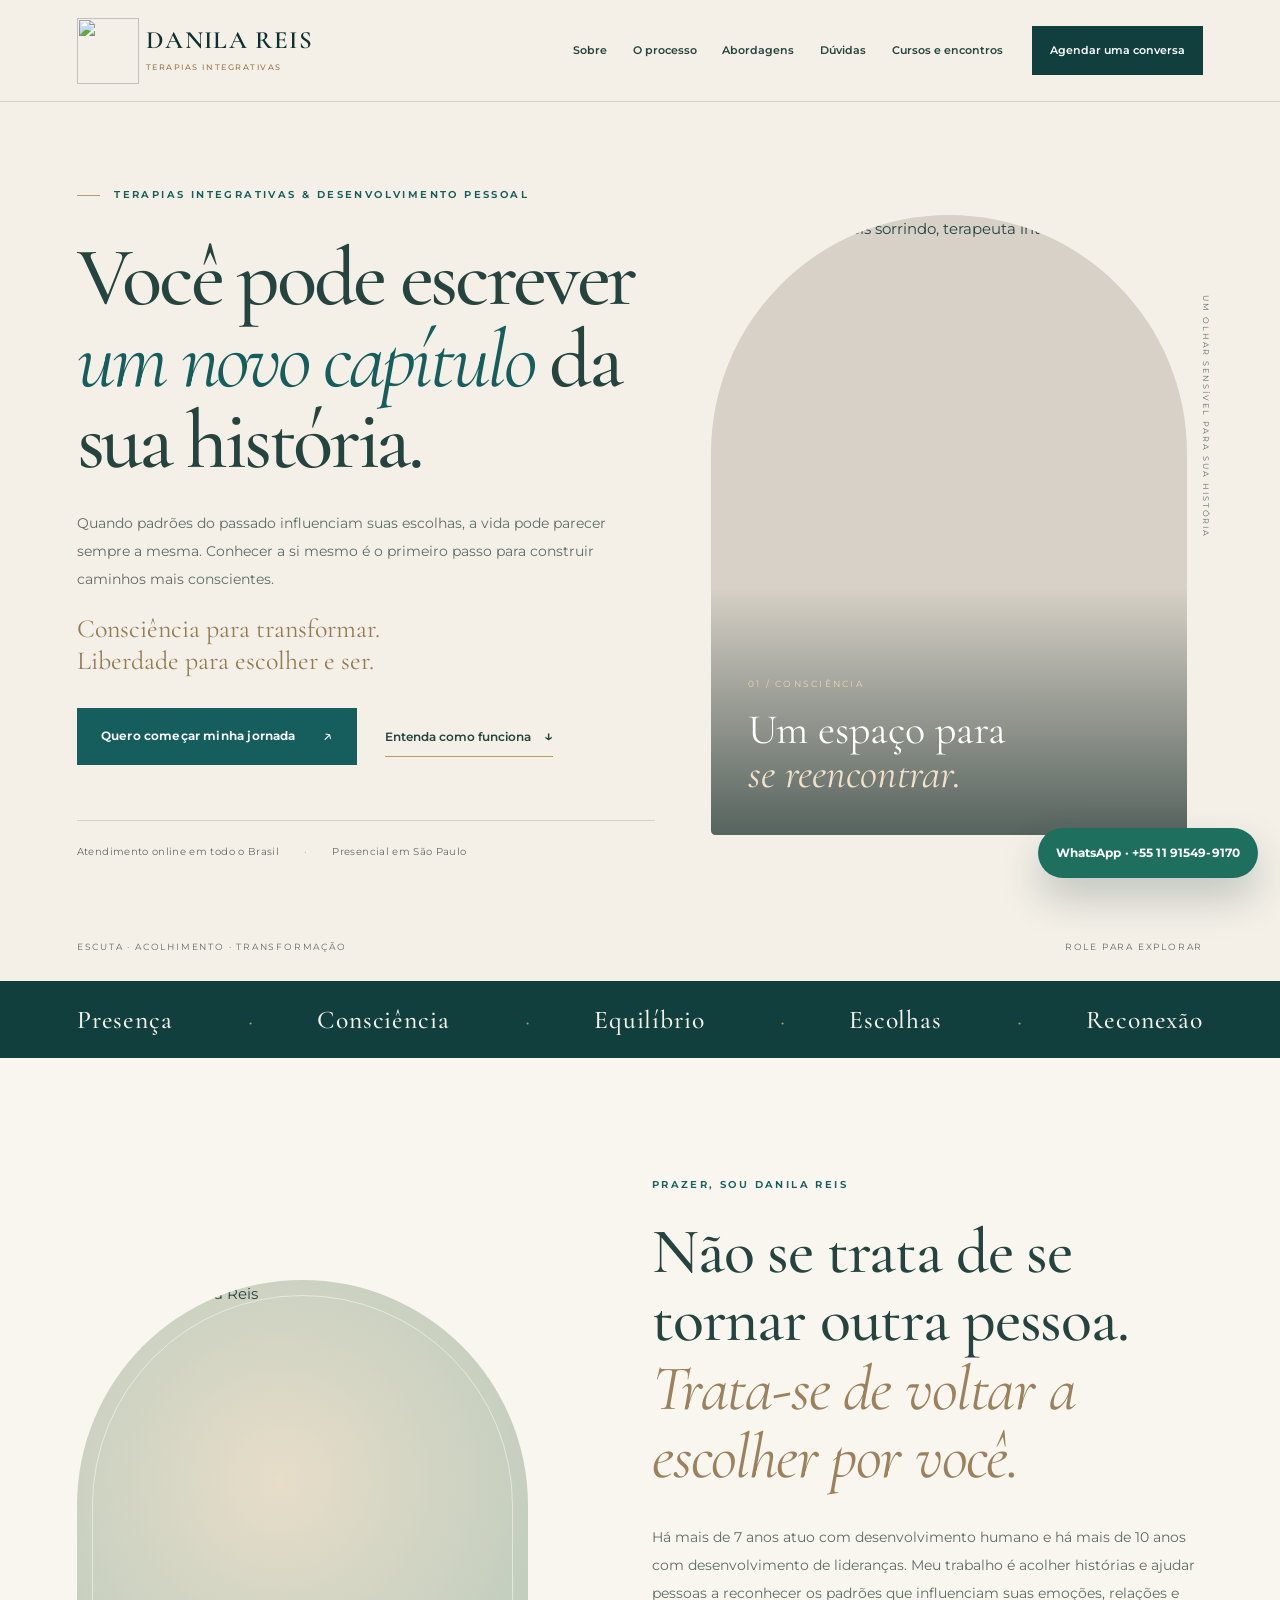
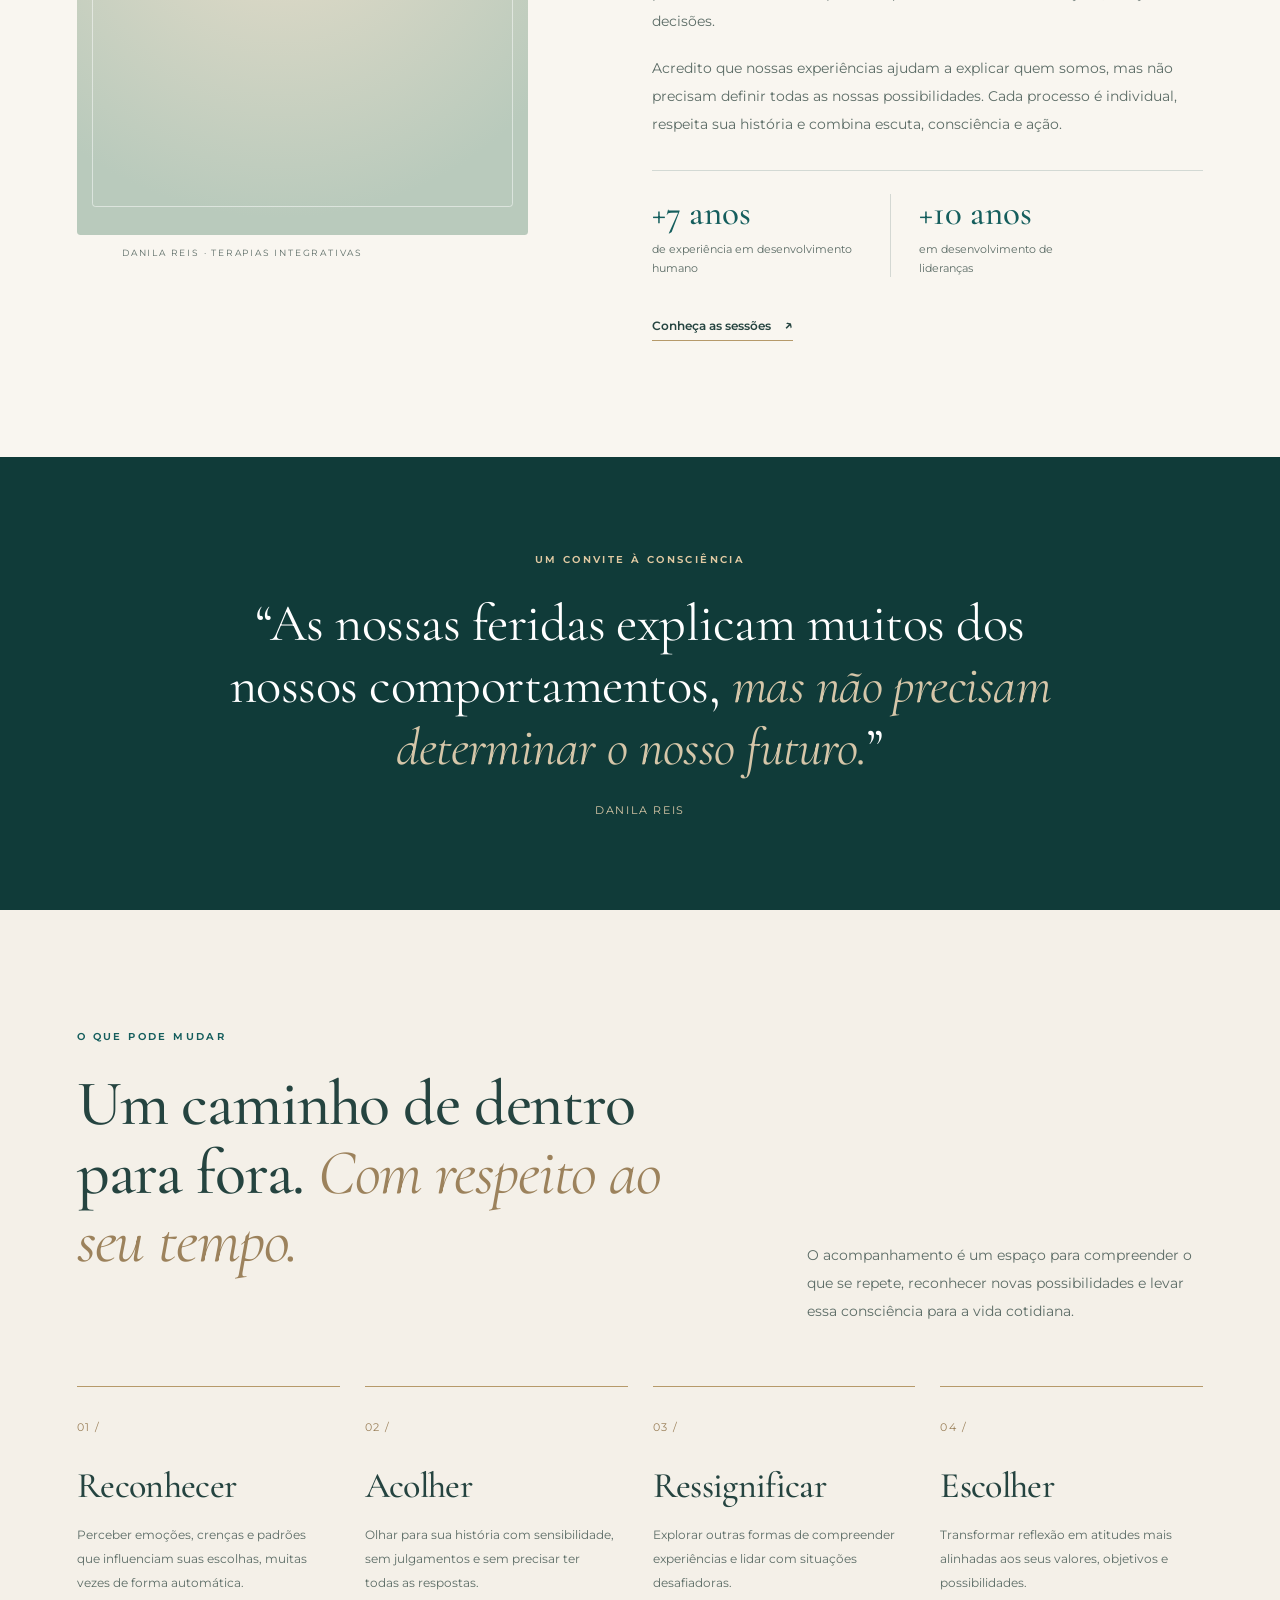
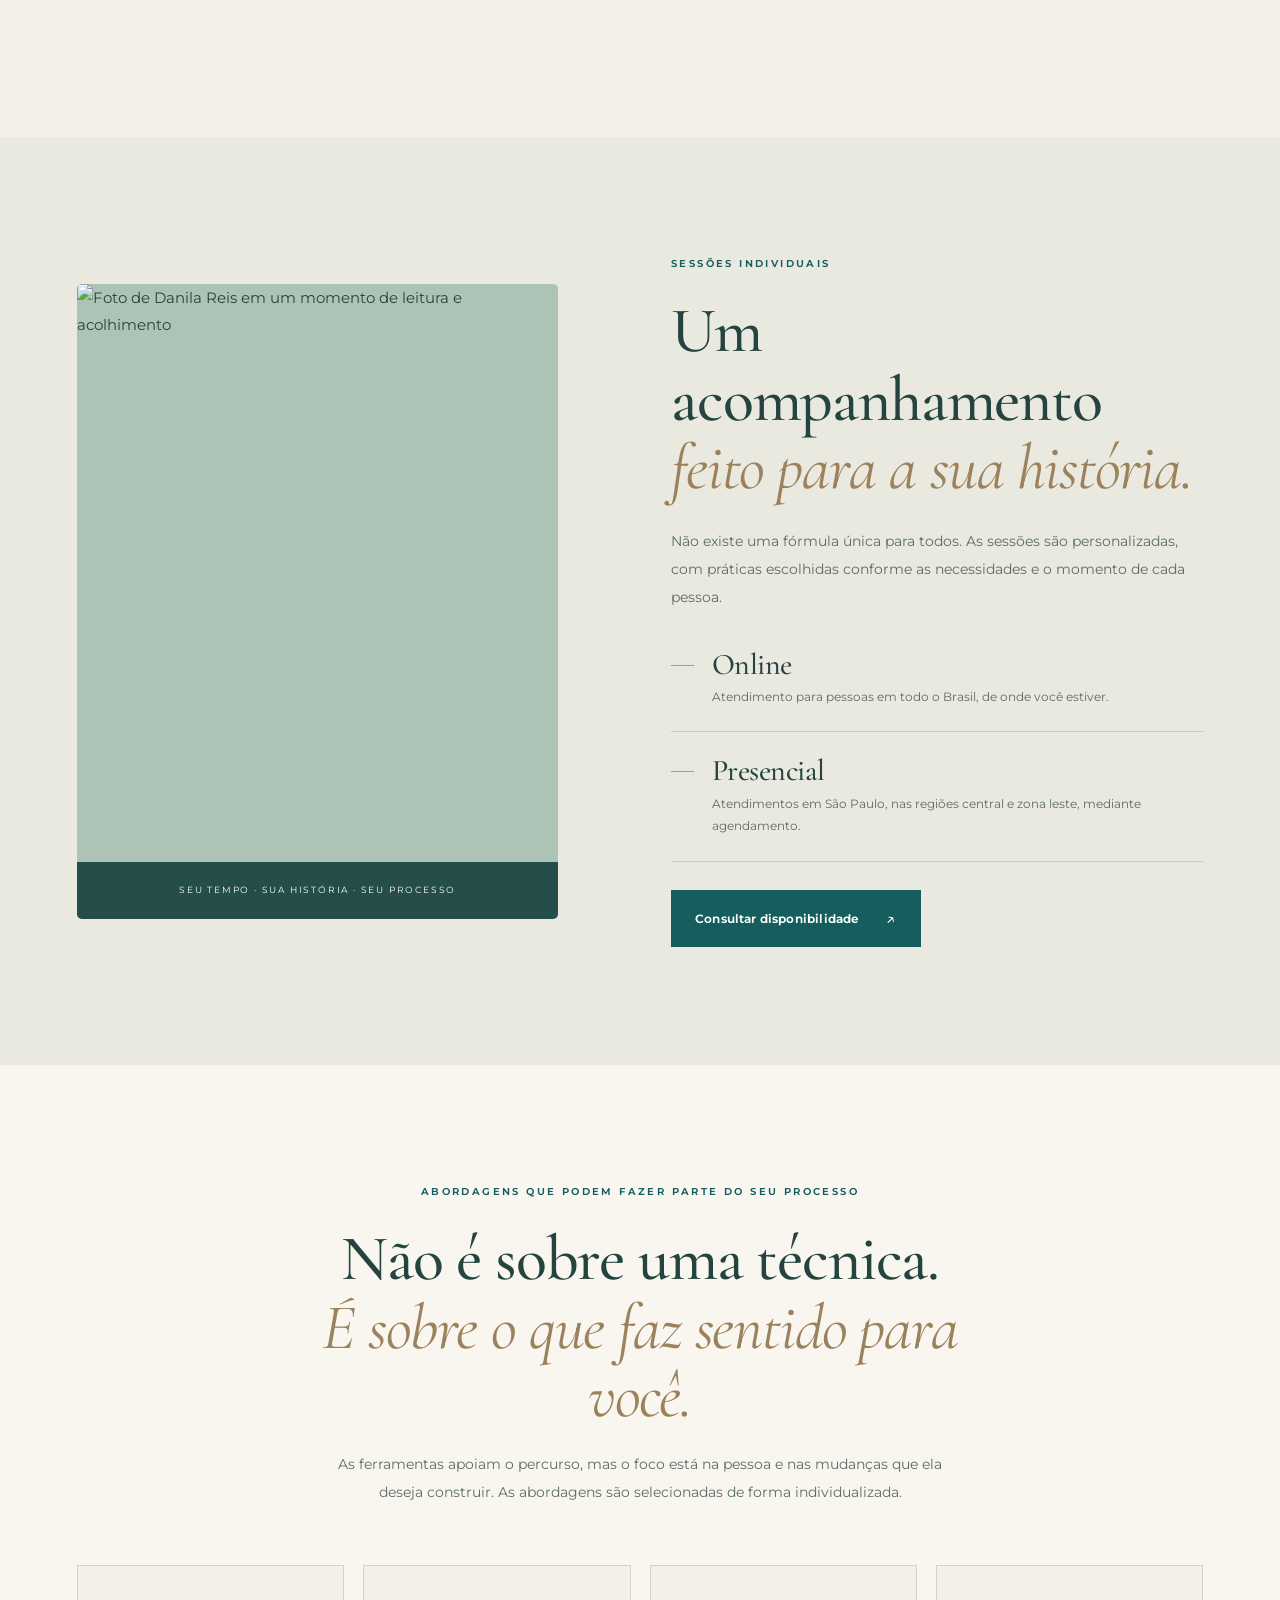
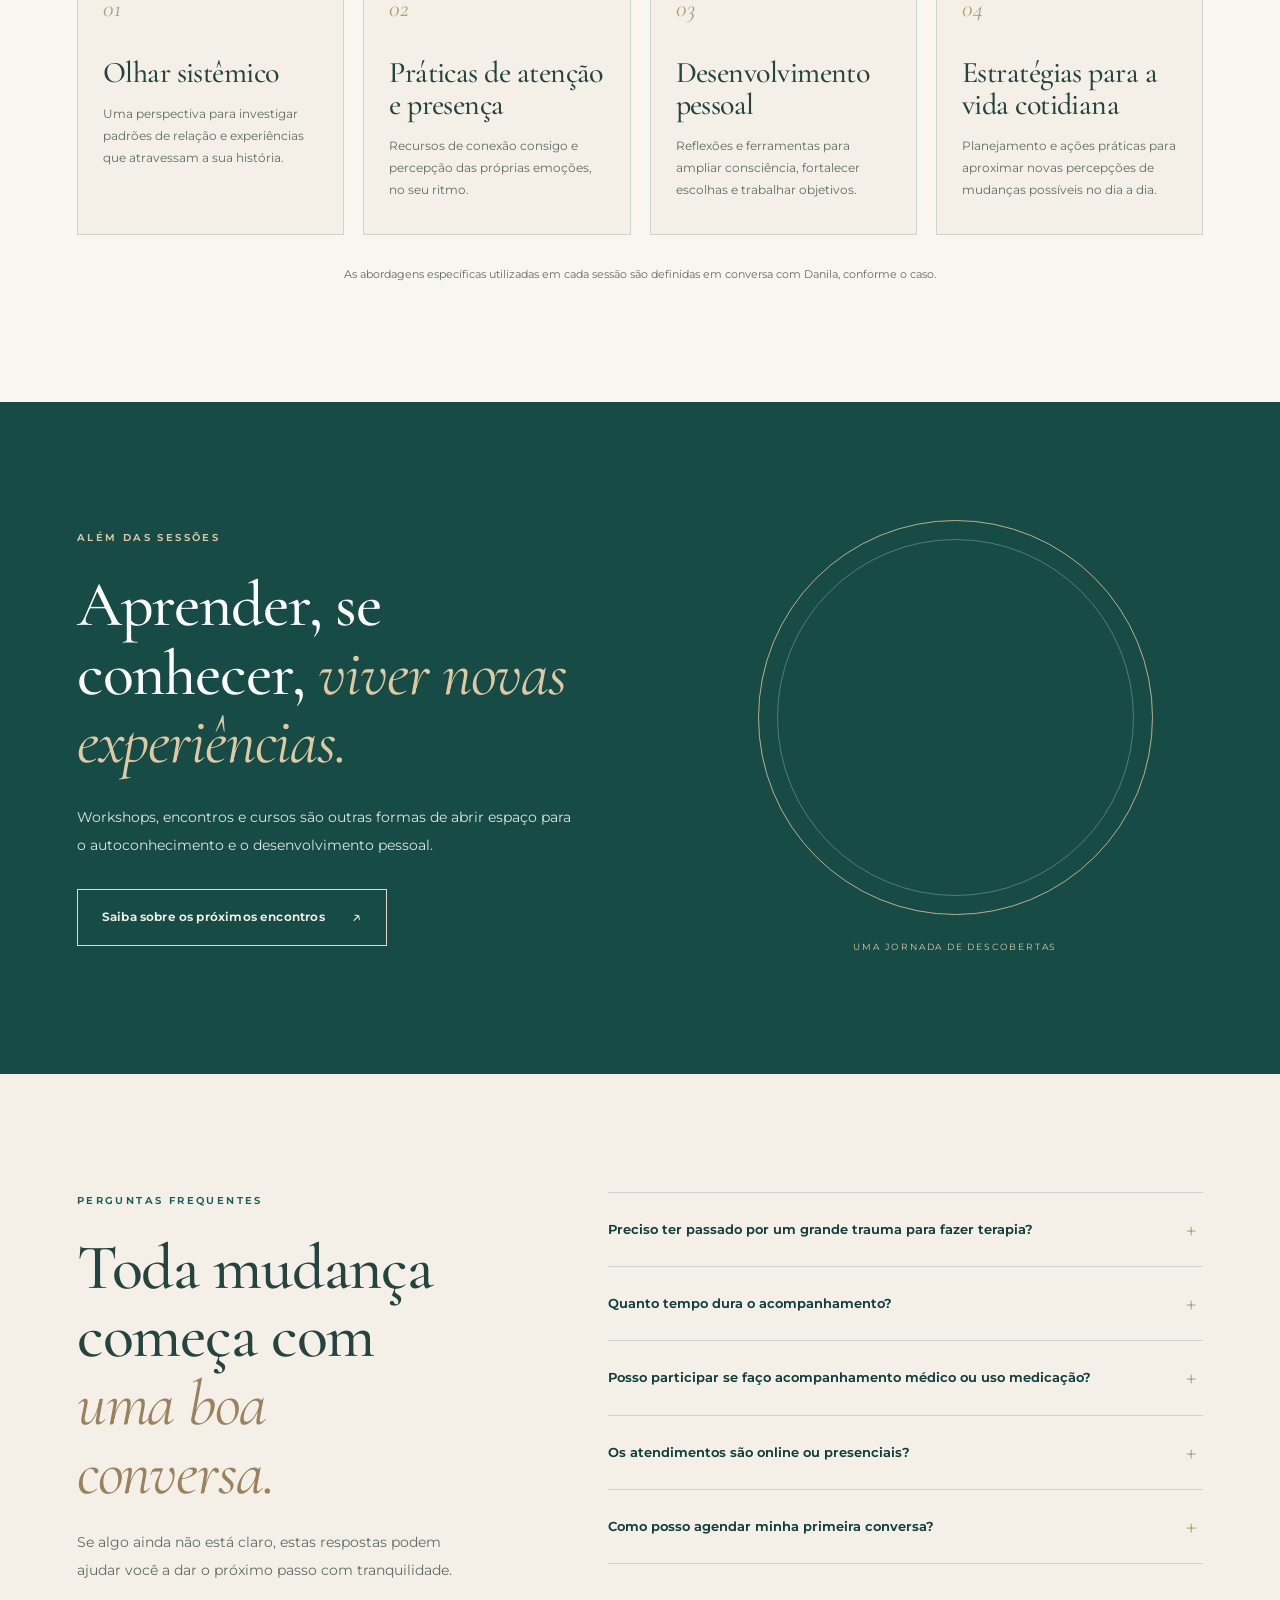
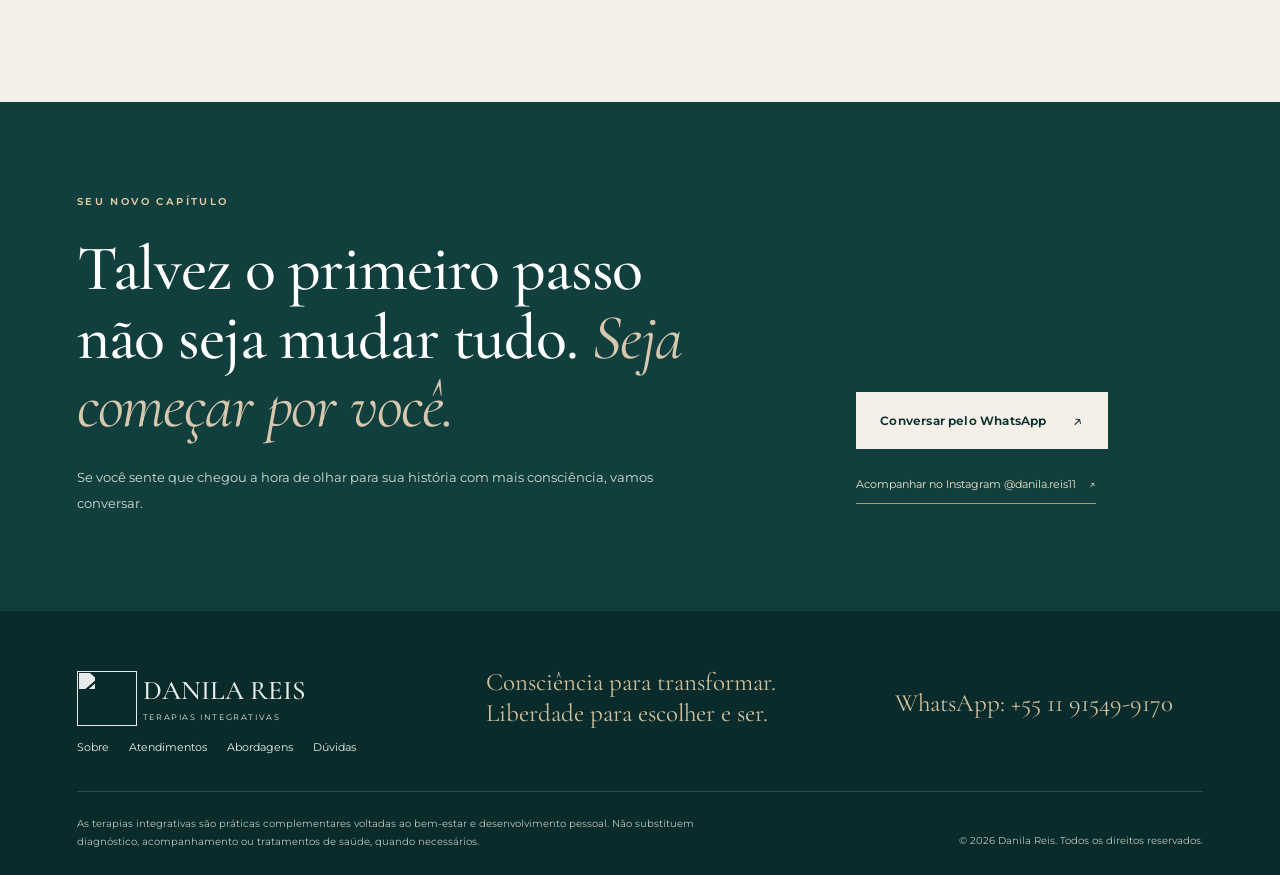
==== index.html @ a8fc989e "Add files via upload" ====
<!DOCTYPE html>
<html lang="pt-BR">
<head>
  <meta charset="UTF-8">
  <meta name="viewport" content="width=device-width, initial-scale=1.0">
  <meta name="theme-color" content="#113f3d">
  <meta name="description" content="Danila Reis — Terapias Integrativas e desenvolvimento pessoal. Um espaço para compreender padrões, cultivar escolhas conscientes e construir novos caminhos. Atendimento online no Brasil e presencial em São Paulo.">
  <meta property="og:type" content="website">
  <meta property="og:title" content="Danila Reis | Terapias Integrativas">
  <meta property="og:description" content="Consciência para transformar. Liberdade para escolher e ser.">
  <meta property="og:image" content="assets/logo-oficial.png">
  <title>Danila Reis | Terapias Integrativas e Desenvolvimento Pessoal</title>
  <link rel="icon" href="assets/simbolo-oficial.png" type="image/png">
  <link rel="preconnect" href="https://fonts.googleapis.com">
  <link rel="preconnect" href="https://fonts.gstatic.com" crossorigin>
  <link href="https://fonts.googleapis.com/css2?family=Cormorant+Garamond:ital,wght@0,400;0,500;0,600;1,400;1,500&family=Montserrat:wght@400;450;500;600;650;700&display=swap" rel="stylesheet">
  <link rel="stylesheet" href="style.css">
  <script src="script.js" defer></script>
</head>
<body>
  <a class="skip-link" href="#conteudo">Ir para o conteúdo</a>
  <header class="site-header" id="topo">
    <div class="shell header-inner">
      <a class="header-brand" href="#inicio" aria-label="Danila Reis, voltar ao início">
        <img src="assets/simbolo-oficial.png" alt="" width="78" height="55">
        <span class="brand-type"><span>DANILA REIS</span><small>TERAPIAS INTEGRATIVAS</small></span>
      </a>
      <button class="menu-toggle" type="button" aria-controls="menu-principal" aria-expanded="false" aria-label="Abrir menu"><span></span><span></span><span></span></button>
      <nav class="site-nav" id="menu-principal" aria-label="Navegação principal">
        <a href="#sobre">Sobre</a>
        <a href="#transformacao">O processo</a>
        <a href="#abordagens">Abordagens</a>
        <a href="#duvidas">Dúvidas</a>
        <a href="#encontros">Cursos e encontros</a>
        <a class="nav-cta js-track" data-track="cta_header_agendar" href="https://wa.me/5511915499170?text=Ol%C3%A1%2C%20Danila!%20Conheci%20seu%20site%20e%20gostaria%20de%20saber%20mais%20sobre%20as%20sess%C3%B5es." target="_blank" rel="noopener noreferrer">Agendar uma conversa</a>
      </nav>
    </div>
  </header>
  <main id="conteudo">
    <section class="hero" id="inicio" aria-labelledby="titulo-principal">
      <div class="shell hero-layout">
        <div class="hero-content">
          <p class="eyebrow hero-eyebrow"><span class="line"></span> TERAPIAS INTEGRATIVAS & DESENVOLVIMENTO PESSOAL</p>
          <h1 id="titulo-principal">Você pode escrever <em>um novo capítulo</em> da sua história.</h1>
          <p class="hero-lead">Quando padrões do passado influenciam suas escolhas, a vida pode parecer sempre a mesma. Conhecer a si mesmo é o primeiro passo para construir caminhos mais conscientes.</p>
          <p class="brand-statement">Consciência para transformar.<br>Liberdade para escolher e ser.</p>
          <div class="hero-actions">
            <a class="btn btn-primary js-track" data-track="cta_hero_whatsapp" href="https://wa.me/5511915499170?text=Ol%C3%A1%2C%20Danila!%20Conheci%20seu%20site%20e%20gostaria%20de%20agendar%20uma%20conversa." target="_blank" rel="noopener noreferrer">Quero começar minha jornada <span aria-hidden="true">↗</span></a>
            <a class="underlink" href="#transformacao">Entenda como funciona <span aria-hidden="true">↓</span></a>
          </div>
          <div class="hero-meta"><span>Atendimento online em todo o Brasil</span><span>Presencial em São Paulo</span></div>
        </div>
        <div class="hero-visual">
          <div class="hero-photo"><img src="assets/hero_danila.webp" alt="Foto de Danila Reis sorrindo, terapeuta integrativa" loading="eager" fetchpriority="high"></div>
          <div class="vertical-caption">UM OLHAR SENSÍVEL PARA SUA HISTÓRIA</div>
          <div class="photo-caption"><span>01 / CONSCIÊNCIA</span><strong>Um espaço para<br><em>se reencontrar.</em></strong></div>
        </div>
      </div>
      <div class="hero-scroll shell"><span>ESCUTA · ACOLHIMENTO · TRANSFORMAÇÃO</span><span>ROLE PARA EXPLORAR</span></div>
    </section>

    <div class="brand-ribbon" aria-label="Valores da marca"><div class="shell"><span>Presença</span><span>Consciência</span><span>Equilíbrio</span><span>Escolhas</span><span>Reconexão</span></div></div>

    <section class="intro-section section-pad" id="sobre">
      <div class="shell intro-layout">
        <div class="intro-art" aria-hidden="true"><div class="intro-art-frame"><img src="assets/sobre_danila.webp" alt="Retrato de Danila Reis"></div><span class="art-side-text">DANILA REIS · TERAPIAS INTEGRATIVAS</span></div>
        <div class="intro-copy">
          <p class="eyebrow">PRAZER, SOU DANILA REIS</p>
          <h2>Não se trata de se tornar outra pessoa. <em>Trata-se de voltar a escolher por você.</em></h2>
          <p>Há mais de 7 anos atuo com desenvolvimento humano e há mais de 10 anos com desenvolvimento de lideranças. Meu trabalho é acolher histórias e ajudar pessoas a reconhecer os padrões que influenciam suas emoções, relações e decisões.</p>
          <p>Acredito que nossas experiências ajudam a explicar quem somos, mas não precisam definir todas as nossas possibilidades. Cada processo é individual, respeita sua história e combina escuta, consciência e ação.</p>
          <div class="intro-facts"><div><b>+7 anos</b><span>de experiência em desenvolvimento humano</span></div><div><b>+10 anos</b><span>em desenvolvimento de lideranças</span></div></div>
          <a class="underlink prominent" href="#atendimento">Conheça as sessões <span aria-hidden="true">↗</span></a>
        </div>
      </div>
    </section>

    <section class="quote-section" aria-label="Filosofia de trabalho"><div class="shell quote-wrap"><p class="eyebrow light">UM CONVITE À CONSCIÊNCIA</p><blockquote>“As nossas feridas explicam muitos dos nossos comportamentos, <em>mas não precisam determinar o nosso futuro.</em>”</blockquote><p>Danila Reis</p></div></section>

    <section class="transformation section-pad" id="transformacao">
      <div class="shell">
        <div class="section-heading split-heading"><div><p class="eyebrow">O QUE PODE MUDAR</p><h2>Um caminho de dentro para fora. <em>Com respeito ao seu tempo.</em></h2></div><p>O acompanhamento é um espaço para compreender o que se repete, reconhecer novas possibilidades e levar essa consciência para a vida cotidiana.</p></div>
        <div class="journey-grid">
          <article class="journey-card"><span class="step-num">01 /</span><h3>Reconhecer</h3><p>Perceber emoções, crenças e padrões que influenciam suas escolhas, muitas vezes de forma automática.</p></article>
          <article class="journey-card"><span class="step-num">02 /</span><h3>Acolher</h3><p>Olhar para sua história com sensibilidade, sem julgamentos e sem precisar ter todas as respostas.</p></article>
          <article class="journey-card"><span class="step-num">03 /</span><h3>Ressignificar</h3><p>Explorar outras formas de compreender experiências e lidar com situações desafiadoras.</p></article>
          <article class="journey-card"><span class="step-num">04 /</span><h3>Escolher</h3><p>Transformar reflexão em atitudes mais alinhadas aos seus valores, objetivos e possibilidades.</p></article>
        </div>
      </div>
    </section>

    <section class="sessions section-pad" id="atendimento">
      <div class="shell sessions-layout">
        <div class="sessions-photo"><img src="assets/sessao_danila.webp" loading="eager" alt="Foto de Danila Reis em um momento de leitura e acolhimento"><div class="sessions-photo-tag">SEU TEMPO · SUA HISTÓRIA · SEU PROCESSO</div></div>
        <div class="sessions-content"><p class="eyebrow">SESSÕES INDIVIDUAIS</p><h2>Um acompanhamento <em>feito para a sua história.</em></h2><p>Não existe uma fórmula única para todos. As sessões são personalizadas, com práticas escolhidas conforme as necessidades e o momento de cada pessoa.</p>
          <div class="session-mode"><span class="session-line"></span><div><h3>Online</h3><p>Atendimento para pessoas em todo o Brasil, de onde você estiver.</p></div></div>
          <div class="session-mode"><span class="session-line"></span><div><h3>Presencial</h3><p>Atendimentos em São Paulo, nas regiões central e zona leste, mediante agendamento.</p></div></div>
          <a class="btn btn-primary js-track" data-track="cta_sessoes_whatsapp" href="https://wa.me/5511915499170?text=Ol%C3%A1%2C%20Danila!%20Gostaria%20de%20saber%20como%20funcionam%20as%20sess%C3%B5es%20individuais." target="_blank" rel="noopener noreferrer">Consultar disponibilidade <span aria-hidden="true">↗</span></a>
        </div>
      </div>
    </section>

    <section class="approaches section-pad" id="abordagens"><div class="shell"><div class="section-heading centered"><p class="eyebrow">ABORDAGENS QUE PODEM FAZER PARTE DO SEU PROCESSO</p><h2>Não é sobre uma técnica.<br><em>É sobre o que faz sentido para você.</em></h2><p>As ferramentas apoiam o percurso, mas o foco está na pessoa e nas mudanças que ela deseja construir. As abordagens são selecionadas de forma individualizada.</p></div>
      <div class="approaches-grid">
        <article><div class="approach-number">01</div><h3>Olhar sistêmico</h3><p>Uma perspectiva para investigar padrões de relação e experiências que atravessam a sua história.</p></article>
        <article><div class="approach-number">02</div><h3>Práticas de atenção e presença</h3><p>Recursos de conexão consigo e percepção das próprias emoções, no seu ritmo.</p></article>
        <article><div class="approach-number">03</div><h3>Desenvolvimento pessoal</h3><p>Reflexões e ferramentas para ampliar consciência, fortalecer escolhas e trabalhar objetivos.</p></article>
        <article><div class="approach-number">04</div><h3>Estratégias para a vida cotidiana</h3><p>Planejamento e ações práticas para aproximar novas percepções de mudanças possíveis no dia a dia.</p></article>
      </div><p class="approaches-note">As abordagens específicas utilizadas em cada sessão são definidas em conversa com Danila, conforme o caso.</p></div></section>

    <section class="encontros section-pad" id="encontros"><div class="shell encounters-layout"><div><p class="eyebrow light">ALÉM DAS SESSÕES</p><h2>Aprender, se conhecer, <em>viver novas experiências.</em></h2><p>Workshops, encontros e cursos são outras formas de abrir espaço para o autoconhecimento e o desenvolvimento pessoal.</p><a class="btn btn-light js-track" data-track="cta_cursos_whatsapp" href="https://wa.me/5511915499170?text=Ol%C3%A1%2C%20Danila!%20Gostaria%20de%20saber%20sobre%20seus%20cursos%20e%20pr%C3%B3ximos%20workshops." target="_blank" rel="noopener noreferrer">Saiba sobre os próximos encontros <span aria-hidden="true">↗</span></a></div><div class="encounters-graphic" aria-hidden="true"><div class="circle-ring"><img src="assets/simbolo-oficial.png" alt=""></div><span>UMA JORNADA DE DESCOBERTAS</span></div></div></section>

    <section class="faq section-pad" id="duvidas"><div class="shell faq-layout"><div class="faq-title"><p class="eyebrow">PERGUNTAS FREQUENTES</p><h2>Toda mudança começa com <em>uma boa conversa.</em></h2><p>Se algo ainda não está claro, estas respostas podem ajudar você a dar o próximo passo com tranquilidade.</p></div><div class="faq-list">
      <details><summary>Preciso ter passado por um grande trauma para fazer terapia?</summary><p>Não. Muitas experiências do cotidiano podem influenciar como percebemos a nós mesmos, reagimos a situações e nos relacionamos. Você não precisa ter vivido um acontecimento extremo para buscar autoconhecimento e apoio.</p></details>
      <details><summary>Quanto tempo dura o acompanhamento?</summary><p>Não existe um prazo único. Cada pessoa chega com uma história, necessidades e objetivos diferentes. O ritmo e a continuidade do processo são conversados individualmente.</p></details>
      <details><summary>Posso participar se faço acompanhamento médico ou uso medicação?</summary><p>Sim, desde que o acompanhamento seja entendido como complementar. As terapias integrativas não substituem consulta, diagnóstico ou tratamento médico ou psiquiátrico. Nunca suspenda ou altere medicamentos sem orientação do profissional responsável.</p></details>
      <details><summary>Os atendimentos são online ou presenciais?</summary><p>As sessões online estão disponíveis para todo o Brasil. O atendimento presencial acontece em São Paulo, nas regiões central e zona leste, conforme agenda e disponibilidade.</p></details>
      <details><summary>Como posso agendar minha primeira conversa?</summary><p>É simples: use um dos botões de WhatsApp do site para falar diretamente com Danila e receber orientações sobre disponibilidade e próximos passos.</p></details>
    </div></div></section>

    <section class="final-cta" id="contato"><div class="shell final-cta-layout"><div><p class="eyebrow light">SEU NOVO CAPÍTULO</p><h2>Talvez o primeiro passo não seja mudar tudo. <em>Seja começar por você.</em></h2><p>Se você sente que chegou a hora de olhar para sua história com mais consciência, vamos conversar.</p></div><div class="final-cta-actions"><a class="btn btn-cream js-track" data-track="cta_rodape_whatsapp" href="https://wa.me/5511915499170?text=Ol%C3%A1%2C%20Danila!%20Quero%20conhecer%20seu%20trabalho%20e%20agendar%20uma%20conversa." target="_blank" rel="noopener noreferrer">Conversar pelo WhatsApp <span aria-hidden="true">↗</span></a><a class="social-underline js-track" data-track="cta_instagram" href="https://www.instagram.com/danila.reis11/" target="_blank" rel="noopener noreferrer">Acompanhar no Instagram @danila.reis11 <span aria-hidden="true">↗</span></a></div></div></section>
  </main>
  <a class="floating-whatsapp js-track" data-track="cta_fixo_whatsapp" href="https://wa.me/5511915499170?text=Ol%C3%A1%2C%20Danila!%20Vim%20pelo%20seu%20site%20e%20gostaria%20de%20falar%20com%20voc%C3%AA." target="_blank" rel="noopener noreferrer" aria-label="Falar no WhatsApp">WhatsApp · +55 11 91549-9170</a>
  <footer class="footer"><div class="shell"><div class="footer-main"><a class="footer-brand" href="#inicio"><img src="assets/simbolo-oficial.png" alt=""><span>DANILA REIS<small>TERAPIAS INTEGRATIVAS</small></span></a><p>Consciência para transformar.<br>Liberdade para escolher e ser.</p><p class="footer-contact">WhatsApp: +55 11 91549-9170</p><nav aria-label="Navegação do rodapé"><a href="#sobre">Sobre</a><a href="#atendimento">Atendimentos</a><a href="#abordagens">Abordagens</a><a href="#duvidas">Dúvidas</a></nav></div><div class="footer-legal"><p>As terapias integrativas são práticas complementares voltadas ao bem-estar e desenvolvimento pessoal. Não substituem diagnóstico, acompanhamento ou tratamentos de saúde, quando necessários.</p><span>© <span id="currentYear">2026</span> Danila Reis. Todos os direitos reservados.</span></div></div></footer>
</body>
</html>
---- style.css ----
:root{--pine:#113f3d;--deep:#0b302f;--teal:#155e5d;--sage:#9daf9e;--cream:#f4f0e8;--paper:#f9f6f0;--sand:#d7c7ae;--gold:#b69a6a;--text:#254440;--sub:#5c6c66;--stroke:rgba(17,63,61,.16);--shadow:0 30px 80px rgba(11,48,47,.11)}
*{box-sizing:border-box}html{scroll-behavior:smooth;scroll-padding-top:105px}body{margin:0;font-family:Montserrat,Arial,sans-serif;font-size:15px;line-height:1.85;color:var(--text);background:var(--cream);-webkit-font-smoothing:antialiased}a{color:inherit;text-decoration:none}button{font:inherit}a:focus-visible,button:focus-visible,summary:focus-visible{outline:3px solid var(--gold);outline-offset:5px}img{display:block;max-width:100%}h1,h2,h3,p{margin-top:0}h1,h2,h3{font-family:'Cormorant Garamond',Georgia,serif;font-weight:500;line-height:1.07;letter-spacing:-.018em}h1{font-size:clamp(65px,6.5vw,108px);line-height:.98;letter-spacing:-.04em}h2{font-size:clamp(49px,5vw,76px)}h3{font-size:37px}h1 em,h2 em,h3 em{font-weight:400;color:#9c825c}p{margin-bottom:0}.shell{max-width:1500px;margin:0 auto;padding-left:6%;padding-right:6%}.section-pad{padding-top:118px;padding-bottom:118px}.eyebrow{font-size:10px;font-weight:650;letter-spacing:.24em;line-height:1.8;text-transform:uppercase;color:var(--teal);margin-bottom:24px}.eyebrow.light{color:#e0c9a2}.line{display:inline-block;vertical-align:middle;background:var(--gold);width:23px;height:1px;margin-right:9px}.btn{display:inline-flex;gap:26px;align-items:center;justify-content:space-between;min-height:57px;padding:17px 24px;font-size:12px;line-height:1.5;font-weight:650;letter-spacing:.015em;transition:background .2s,transform .2s,border-color .2s}.btn span{font-size:18px;font-weight:400;line-height:1}.btn:hover{transform:translateY(-2px)}.btn-primary{background:var(--teal);color:#fff}.btn-primary:hover{background:var(--deep)}.btn-light{border:1px solid #e4d8c3;color:var(--cream)}.btn-light:hover{background:#ffffff20}.btn-cream{background:var(--cream);color:var(--deep)}.btn-cream:hover{background:#fff}.underlink{font-size:12px;font-weight:600;border-bottom:1px solid var(--gold);padding:7px 0;white-space:nowrap}.underlink span{margin-left:10px;font-size:15px}.underlink:hover{color:var(--teal)}.skip-link{position:fixed;z-index:1001;top:-120px;left:12px;background:white;padding:12px}.skip-link:focus{top:12px}
.site-header{position:relative;z-index:20;background:var(--cream);border-bottom:1px solid var(--stroke)}.header-inner{min-height:101px;display:flex;align-items:center;justify-content:space-between;gap:35px}.header-brand{display:flex;align-items:center;gap:7px;flex-shrink:0}.header-brand img{width:62px;height:66px;object-fit:contain}.brand-type{display:flex;flex-direction:column;color:var(--deep);font-family:'Cormorant Garamond',serif;font-size:25px;font-weight:600;line-height:1.1;letter-spacing:.055em;white-space:nowrap}.brand-type small{font:500 8px/1.6 Montserrat,sans-serif;letter-spacing:.19em;color:#987a4c;margin-top:6px}.site-nav{display:flex;align-items:center;gap:clamp(13px,2vw,33px)}.site-nav>a{font-size:11px;font-weight:600;white-space:nowrap}.site-nav>a:not(.nav-cta):hover{color:var(--teal)}.site-nav .nav-cta{background:var(--pine);color:#fff;padding:14px 18px;margin-left:4px}.site-nav .nav-cta:hover{background:var(--teal)}.menu-toggle{display:none;background:none;border:0;padding:12px;cursor:pointer}.menu-toggle span{display:block;width:24px;height:2px;background:var(--pine);margin:4px 0}
.hero{overflow:hidden}.hero-layout{display:grid;grid-template-columns:1.08fr .92fr;gap:5%;align-items:center;padding-top:62px;padding-bottom:29px;min-height:720px}.hero-content{padding:22px 0 25px}.hero-eyebrow{margin-bottom:33px}.hero h1{max-width:780px;margin-bottom:27px}.hero h1 em{display:inline;color:var(--teal)}.hero-lead{font-size:14px;line-height:2;max-width:535px;color:var(--sub);margin-bottom:20px}.brand-statement{font-family:'Cormorant Garamond',serif;font-size:26px;line-height:1.25;color:#947b52;margin-bottom:30px}.hero-actions{display:flex;align-items:center;gap:28px;flex-wrap:wrap}.hero-meta{display:flex;flex-wrap:wrap;gap:13px 25px;border-top:1px solid var(--stroke);padding-top:22px;margin-top:55px;font-size:10px;letter-spacing:.035em;color:var(--sub)}.hero-meta span+span:before{content:'·';margin-right:25px;color:var(--gold)}.hero-visual{position:relative;min-width:0;padding-right:16px}.hero-photo{height:620px;overflow:hidden;border-radius:260px 260px 5px 5px;background:#d7d1c7}.hero-photo img{width:100%;height:100%;object-fit:cover;object-position:50% 38%}.hero-photo:after{content:'';position:absolute;inset:0 16px 0 0;border-radius:260px 260px 5px 5px;background:linear-gradient(0deg,rgba(7,31,29,.62),transparent 40%);pointer-events:none}.vertical-caption{position:absolute;right:-10px;top:80px;writing-mode:vertical-rl;font-size:8px;letter-spacing:.24em;color:var(--sub)}.photo-caption{position:absolute;bottom:39px;left:37px;color:#fff}.photo-caption span{font-size:9px;letter-spacing:.25em;color:#e9d6b4}.photo-caption strong{font:400 42px/1.05 'Cormorant Garamond',Georgia,serif;display:block;margin-top:12px}.photo-caption em{font-weight:400;color:#f2e1c8}.hero-scroll{display:flex;align-items:center;justify-content:space-between;font-size:9px;letter-spacing:.2em;color:var(--sub);padding-top:24px;padding-bottom:25px}.brand-ribbon{background:var(--pine);color:var(--cream)}.brand-ribbon>.shell{display:flex;justify-content:space-between;gap:20px;padding-top:23px;padding-bottom:23px}.brand-ribbon span{font:500 clamp(17px,2vw,26px) 'Cormorant Garamond',Georgia,serif;letter-spacing:.035em}.brand-ribbon span+span:before{content:'•';color:var(--gold);margin-right:5vw;font-size:10px;vertical-align:middle}
.intro-section{background:var(--paper)}.intro-layout{display:grid;grid-template-columns:.9fr 1.1fr;gap:11%;align-items:center}.intro-art{position:relative}.intro-art-frame{height:555px;background:radial-gradient(circle at 45% 36%,#e7ddc9,#b9cabc 78%);border-radius:260px 260px 4px 4px;display:flex;align-items:center;justify-content:center;overflow:hidden}.intro-art-frame:after{content:'';position:absolute;inset:15px 15px 28px;border:1px solid #ffffff7d;border-radius:250px 250px 4px 4px}.intro-art-frame img{width:100%;height:100%;object-fit:cover;object-position:center 18%;max-width:none;mix-blend-mode:normal}.art-side-text{position:absolute;bottom:-27px;left:10%;font-size:9px;letter-spacing:.2em;color:var(--sub)}.intro-copy h2{max-width:750px;margin-bottom:31px}.intro-copy>p:not(.eyebrow){max-width:620px;color:var(--sub);font-size:14px;line-height:2;margin-bottom:19px}.intro-facts{display:flex;gap:28px;margin-top:32px;margin-bottom:34px;border-top:1px solid var(--stroke);padding-top:23px}.intro-facts>div{max-width:210px}.intro-facts>div+div{padding-left:28px;border-left:1px solid var(--stroke)}.intro-facts b{display:block;font:500 35px/1.1 'Cormorant Garamond',serif;color:var(--teal);margin-bottom:8px}.intro-facts span{display:block;font-size:11px;line-height:1.7;color:var(--sub)}
.quote-section{background:#103b39;color:#fff;text-align:center}.quote-wrap{max-width:990px;padding-top:94px;padding-bottom:90px}.quote-wrap blockquote{font:400 clamp(36px,4.1vw,60px)/1.18 'Cormorant Garamond',Georgia,serif;letter-spacing:-.01em;margin:0 auto 21px}.quote-wrap blockquote em{color:#d5c6a9}.quote-wrap>p:last-child{font-size:11px;letter-spacing:.16em;text-transform:uppercase;color:#d9c8a8}
.transformation{background:var(--cream)}.section-heading h2{max-width:740px}.split-heading{display:grid;grid-template-columns:1.2fr .8fr;gap:12%;align-items:end}.split-heading>p{max-width:395px;color:var(--sub);line-height:2;font-size:14px;padding-bottom:4px}.journey-grid{display:grid;grid-template-columns:repeat(4,1fr);gap:25px;margin-top:57px}.journey-card{padding:25px 12px 24px 0;border-top:1px solid var(--gold)}.step-num{font-size:11px;color:#9c825c;letter-spacing:.13em}.journey-card h3{margin:27px 0 18px;font-size:36px}.journey-card p{color:var(--sub);font-size:12px;line-height:2}
.sessions{background:#e9e9df}.sessions-layout{display:grid;grid-template-columns:.95fr 1.05fr;gap:10%;align-items:center}.sessions-photo{position:relative;height:635px;overflow:hidden;border-radius:5px;background:#acc3b5}.sessions-photo img{width:100%;height:100%;object-fit:cover;object-position:center}.sessions-photo-tag{position:absolute;bottom:0;left:0;right:0;padding:20px;background:#103b39dc;color:#fff;font-size:9px;letter-spacing:.2em;text-align:center}.sessions-content>h2{margin-bottom:24px}.sessions-content>p:not(.eyebrow){font-size:14px;color:var(--sub);line-height:2;max-width:550px}.session-mode{display:flex;gap:18px;border-bottom:1px solid var(--stroke);padding:23px 0}.session-mode:first-of-type{margin-top:15px}.session-line{width:23px;height:1px;background:var(--gold);margin-top:16px;flex-shrink:0}.session-mode h3{font-size:30px;margin:0 0 5px}.session-mode p{font-size:12px;line-height:1.9;color:var(--sub)}.sessions-content .btn{margin-top:28px}
.approaches{background:var(--paper)}.centered{text-align:center;max-width:1050px;margin:0 auto}.centered h2{margin:0 auto 19px}.centered>p:last-child{max-width:650px;margin:auto;color:var(--sub);font-size:14px;line-height:2}.approaches-grid{display:grid;grid-template-columns:repeat(4,1fr);gap:19px;margin-top:59px}.approaches-grid article{min-height:270px;border:1px solid var(--stroke);background:#f4f0e8;padding:28px 25px 30px;transition:transform .2s,border-color .2s}.approaches-grid article:hover{transform:translateY(-5px);border-color:var(--gold)}.approach-number{font:italic 24px 'Cormorant Garamond',serif;color:#b59b70;margin-bottom:34px}.approaches-grid h3{font-size:30px;margin-bottom:14px}.approaches-grid p{font-size:12px;color:var(--sub);line-height:1.85}.approaches-note{text-align:center;margin-top:29px;font-size:11px;color:var(--sub)}
.encontros{background:#164b46;color:#fff;overflow:hidden}.encounters-layout{display:grid;grid-template-columns:1fr 1fr;gap:12%;align-items:center}.encontros h2{max-width:720px;margin-bottom:26px}.encontros h2 em{color:#e0c9a2}.encontros .encounters-layout>div:first-child>p:not(.eyebrow){font-size:14px;line-height:2;max-width:515px;color:#dee6df;margin-bottom:30px}.encounters-graphic{position:relative;display:flex;flex-direction:column;align-items:center;justify-content:center;min-height:415px}.circle-ring{border:1px solid #bfae89;border-radius:50%;width:min(100%,395px);aspect-ratio:1;display:grid;place-items:center}.circle-ring:before{content:'';position:absolute;width:355px;max-width:80%;aspect-ratio:1;border:1px solid #ffffff44;border-radius:50%}.circle-ring img{width:75%;filter:brightness(0) invert(.95);opacity:.83;mix-blend-mode:screen}.encounters-graphic>span{font-size:9px;letter-spacing:.2em;color:#e0c9a2;margin-top:24px}
.faq{background:var(--cream)}.faq-layout{display:grid;grid-template-columns:.8fr 1.2fr;gap:12%;align-items:start}.faq-title{position:sticky;top:35px}.faq-title h2{margin-bottom:21px}.faq-title>p:not(.eyebrow){color:var(--sub);max-width:420px;font-size:14px;line-height:2}.faq-list{border-top:1px solid var(--stroke)}.faq-list details{border-bottom:1px solid var(--stroke)}.faq-list summary{cursor:pointer;list-style:none;position:relative;padding:25px 40px 25px 0;font-size:13px;font-weight:650;line-height:1.8;color:var(--pine)}.faq-list summary::-webkit-details-marker{display:none}.faq-list summary:after{content:'+';position:absolute;right:7px;top:19px;font:400 26px 'Cormorant Garamond',serif;color:var(--gold)}.faq-list details[open] summary:after{content:'−'}.faq-list details p{padding-bottom:25px;padding-right:15px;line-height:2;font-size:13px;color:var(--sub)}
.final-cta{background:var(--pine);color:#fff}.final-cta-layout{display:grid;grid-template-columns:1.3fr .7fr;gap:12%;align-items:end;padding-top:91px;padding-bottom:95px}.final-cta h2{max-width:900px;margin-bottom:23px}.final-cta h2 em{color:#d7c7ae}.final-cta-layout>div:first-child>p:last-child{font-size:13px;color:#d0ded4;line-height:2;max-width:610px}.final-cta-actions{display:flex;flex-direction:column;align-items:flex-start;gap:25px;padding-bottom:12px}.social-underline{font-size:11px;color:#f3e3cd;border-bottom:1px solid #b69a6a;padding-bottom:8px}.social-underline span{margin-left:10px}

.floating-whatsapp{position:fixed;right:22px;bottom:22px;z-index:999;background:#1f6f5e;color:#fff;padding:14px 18px;border-radius:999px;box-shadow:0 20px 40px rgba(11,48,47,.22);font-size:12px;font-weight:700;letter-spacing:.01em}.floating-whatsapp:hover{background:#16574b;transform:translateY(-2px)}.footer-contact{margin-top:12px;color:#d7c7ae;font-size:11px;line-height:1.7}
.footer{background:#0a2b2b;color:#e8efe8;padding:56px 0 24px}.footer-main{display:grid;grid-template-columns:1fr 1fr 1fr;gap:9%;align-items:center;padding-bottom:41px}.footer-brand{display:flex;gap:6px;align-items:center}.footer-brand img{width:60px;height:55px;object-fit:contain;filter:brightness(0) invert(1);opacity:.9}.footer-brand>span{font:500 27px 'Cormorant Garamond',serif;white-space:nowrap}.footer-brand small{display:block;font:400 8px Montserrat,sans-serif;letter-spacing:.2em;margin-top:5px}.footer-main>p{color:#d1c19e;font:400 25px/1.25 'Cormorant Garamond',serif}.footer-main nav{display:flex;flex-wrap:wrap;gap:10px 20px}.footer-main nav a{font-size:11px}.footer-main nav a:hover{text-decoration:underline}.footer-legal{border-top:1px solid #ffffff25;padding-top:23px;display:flex;gap:50px;justify-content:space-between;align-items:flex-end}.footer-legal p{font-size:10px;line-height:1.8;color:#b9c7bf;max-width:650px}.footer-legal>span{font-size:10px;white-space:nowrap;color:#b9c7bf}
@media(max-width:1200px){.site-nav{gap:15px}.site-nav>a{font-size:10px}.brand-type{font-size:21px}.header-brand img{width:50px}.hero h1{font-size:clamp(62px,6vw,87px)}.hero-photo{height:550px}.hero-layout{min-height:620px}.intro-layout{gap:6%}.journey-grid{gap:18px}}
@media(max-width:980px){.site-header .menu-toggle{display:block}.header-inner{min-height:81px}.site-nav{display:none;position:absolute;top:100%;left:0;right:0;background:var(--paper);border-top:1px solid var(--stroke);border-bottom:1px solid var(--stroke);box-shadow:0 15px 30px #113f3d11;flex-direction:column;align-items:stretch;padding:20px 6% 25px;gap:0}.site-nav.is-open{display:flex}.site-nav>a{padding:13px 8px;font-size:13px}.site-nav .nav-cta{margin:10px 0 0;text-align:center}.hero-layout{gap:4%}.hero h1{font-size:clamp(56px,7vw,78px)}.hero-photo{height:510px}.brand-ribbon span+span:before{margin-right:2vw}.intro-art-frame{height:490px}.journey-grid,.approaches-grid{grid-template-columns:repeat(2,1fr)}.journey-card{padding-right:25px}.approaches-grid article{min-height:230px}.sessions-photo{height:570px}.footer-main{gap:4%}.footer-brand>span{font-size:22px}}
@media(max-width:740px){html{scroll-padding-top:75px}.shell{padding-left:6%;padding-right:6%}.section-pad{padding-top:75px;padding-bottom:75px}.eyebrow{font-size:9px;letter-spacing:.18em}.header-brand img{width:54px;height:57px}.brand-type{font-size:22px}.brand-type small{font-size:7px}.hero-layout{grid-template-columns:1fr;padding-top:39px;gap:33px;padding-bottom:12px}.hero-content{padding:0}.hero h1{font-size:clamp(54px,11vw,77px);max-width:620px;letter-spacing:-.03em;margin-bottom:20px}.hero-eyebrow{margin-bottom:20px}.hero-lead{font-size:13px;line-height:1.9}.brand-statement{font-size:24px}.hero-actions{gap:15px}.hero-meta{margin-top:30px;gap:6px 20px}.hero-meta span+span:before{margin-right:12px}.hero-visual{padding-right:0;margin:0 9px}.hero-photo{height:min(110vw,540px);max-height:540px;border-radius:220px 220px 4px 4px}.hero-photo:after{right:0}.vertical-caption{right:-23px}.photo-caption{bottom:27px;left:25px}.hero-scroll{font-size:8px;gap:20px}.brand-ribbon>.shell{flex-wrap:wrap;justify-content:center;gap:5px 18px;padding-top:17px;padding-bottom:17px}.brand-ribbon span{font-size:19px}.brand-ribbon span+span:before{margin-right:15px}.intro-layout,.sessions-layout,.encounters-layout,.faq-layout,.final-cta-layout{grid-template-columns:1fr;gap:45px}.intro-art{max-width:470px;width:100%;margin:auto}.intro-art-frame{height:420px}.intro-copy h2,.section-heading h2{font-size:clamp(48px,9vw,65px)}.intro-copy p:not(.eyebrow){font-size:13px}.quote-wrap{padding-top:70px;padding-bottom:66px}.split-heading{grid-template-columns:1fr;gap:18px}.split-heading>p{padding:0}.journey-grid{gap:15px}.journey-card h3{font-size:32px}.sessions-photo{max-width:600px;width:100%;height:490px;margin:auto}.sessions-content h2{font-size:56px}.approaches-grid{margin-top:38px}.approaches-grid article{min-height:240px}.encounters-graphic{min-height:330px}.circle-ring{width:310px}.circle-ring:before{width:270px}.faq-title{position:static}.faq-layout{gap:30px}.final-cta-layout{gap:30px;padding-top:75px;padding-bottom:80px}.final-cta h2{font-size:57px}.footer-main{grid-template-columns:1fr;gap:23px}.footer-main>p{font-size:25px}.footer-legal{flex-direction:column;align-items:flex-start;gap:20px}}
@media(max-width:470px){.floating-whatsapp{left:14px;right:14px;bottom:14px;text-align:center;justify-content:center;padding:13px 16px;font-size:11px}body{font-size:14px}.header-inner{min-height:75px}.header-brand img{width:48px}.brand-type{font-size:19px}.brand-type small{font-size:6.5px}.hero h1{font-size:clamp(49px,12vw,60px)}.hero-actions{align-items:flex-start;flex-direction:column}.hero .btn{font-size:11px}.hero-meta{font-size:9px;flex-direction:column}.hero-meta span+span:before{display:none}.hero-photo{height:440px}.photo-caption strong{font-size:34px}.hero-scroll span:last-child{display:none}.intro-art-frame{height:350px}.intro-art-frame img{width:80%}.intro-facts{gap:14px}.intro-facts>div+div{padding-left:17px}.intro-facts b{font-size:29px}.journey-grid,.approaches-grid{grid-template-columns:1fr}.journey-card{padding-bottom:15px}.journey-card h3{margin-top:15px;margin-bottom:8px}.sessions-photo{height:430px}.sessions-content h2,.faq-title h2{font-size:50px}.approaches-grid article{min-height:auto;padding-bottom:33px}.approach-number{margin-bottom:18px}.encounters-graphic{min-height:285px}.circle-ring{width:260px}.circle-ring:before{width:220px}.encontros h2,.final-cta h2{font-size:49px}.final-cta-actions .btn{font-size:11px}.footer-brand>span{font-size:24px}}
@media(prefers-reduced-motion:reduce){html{scroll-behavior:auto}.btn,.approaches-grid article{transition:none}}
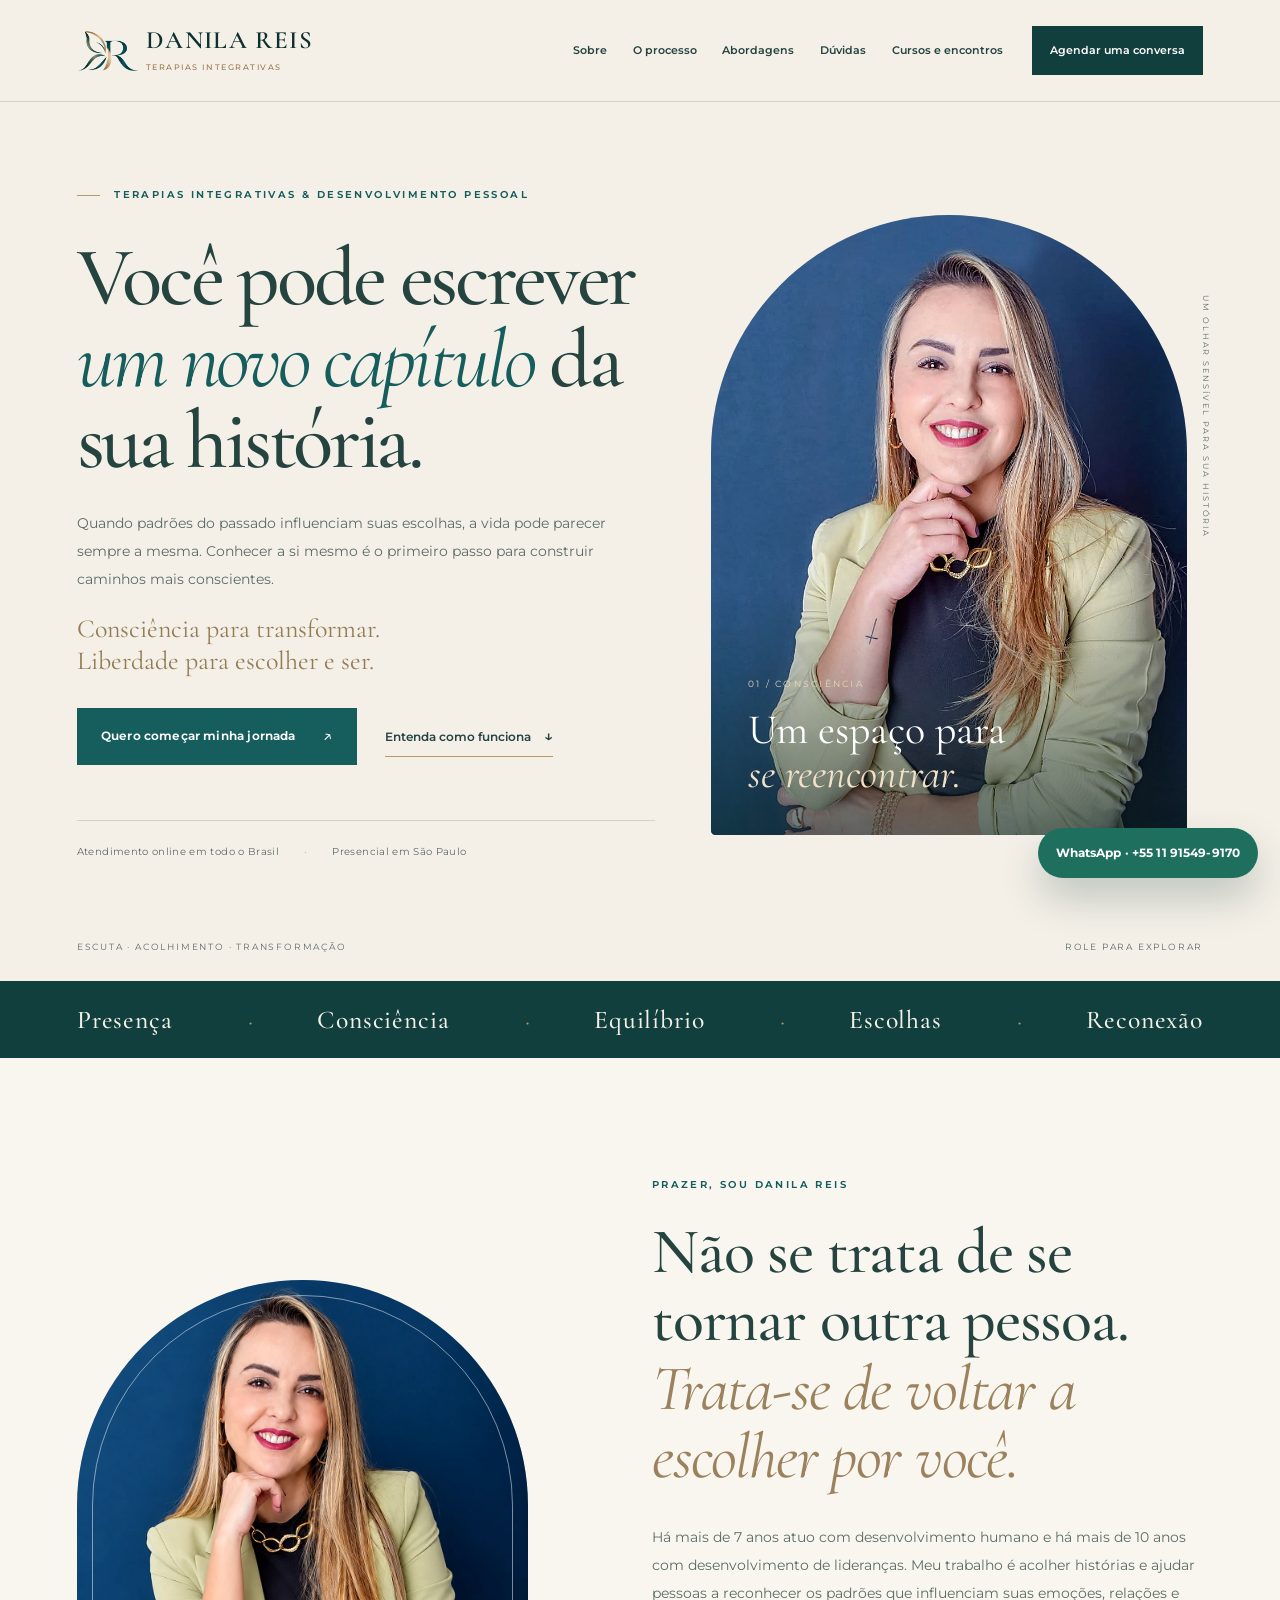
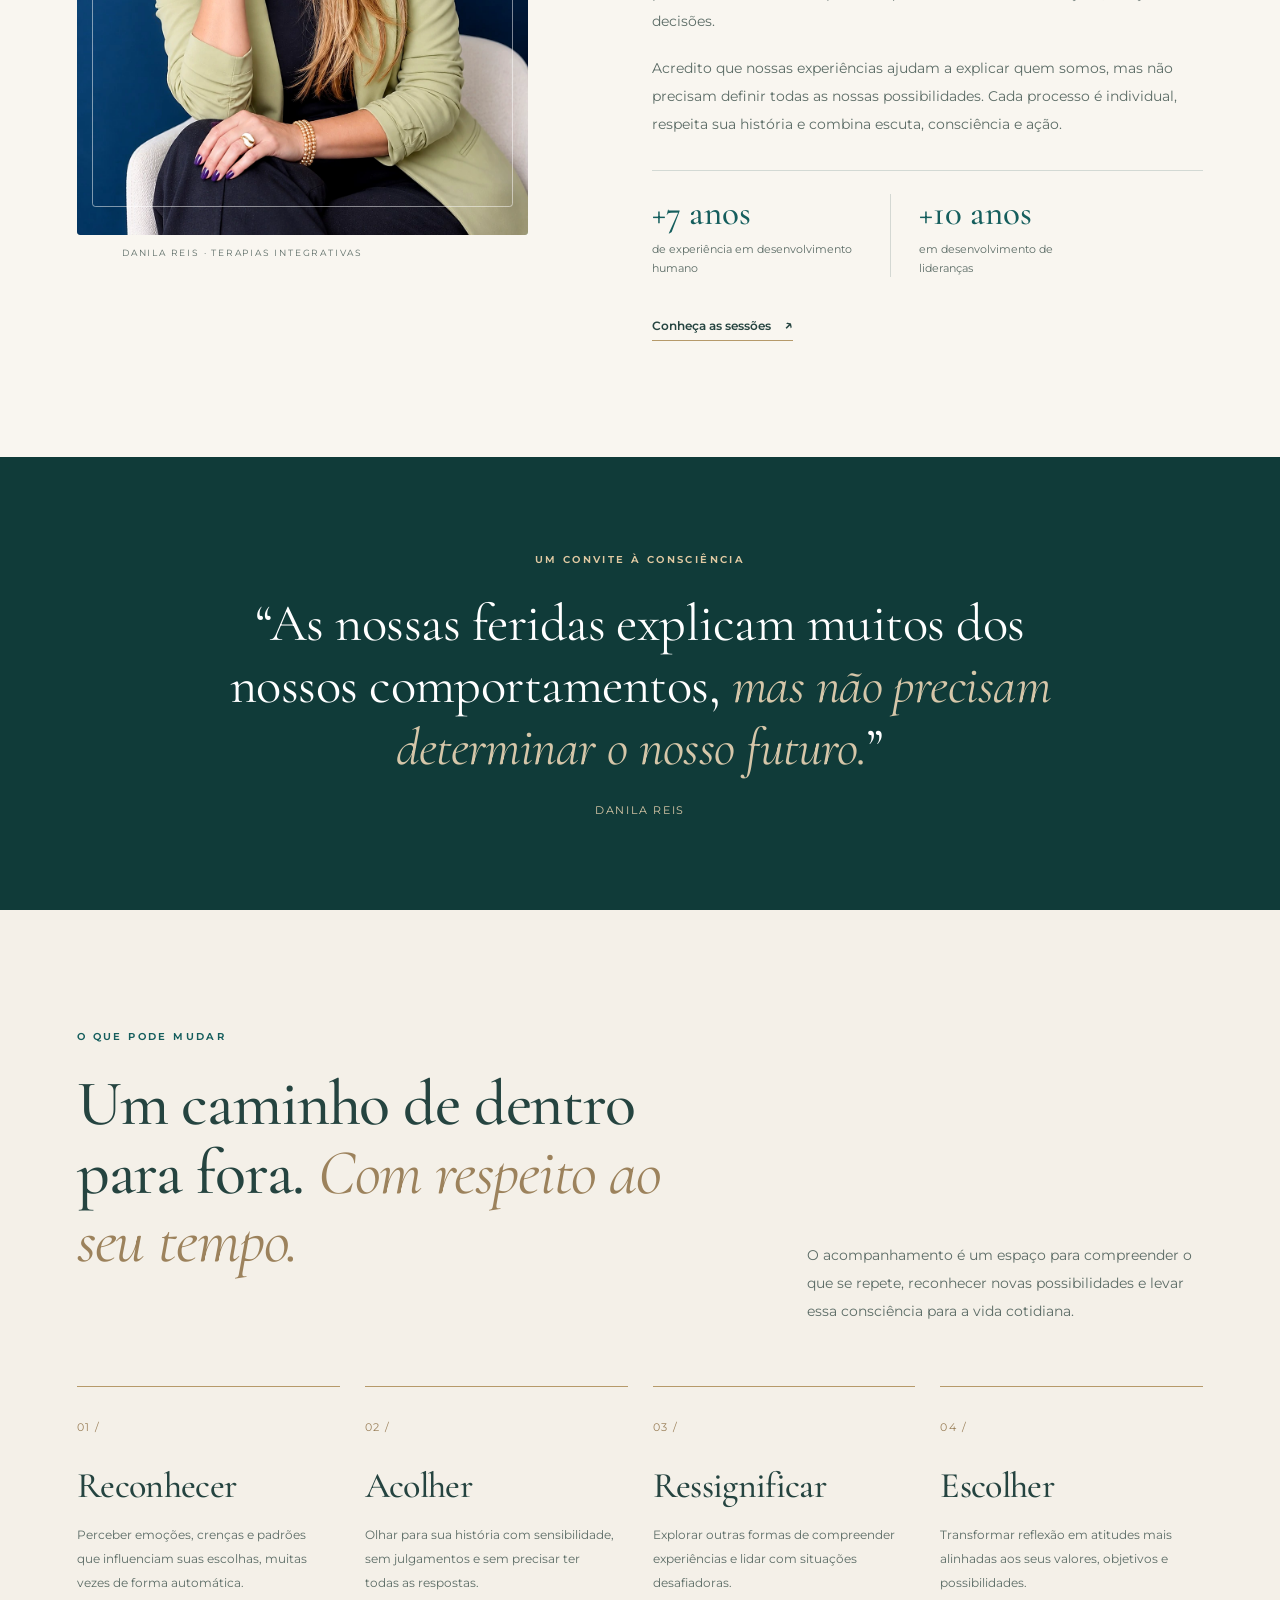
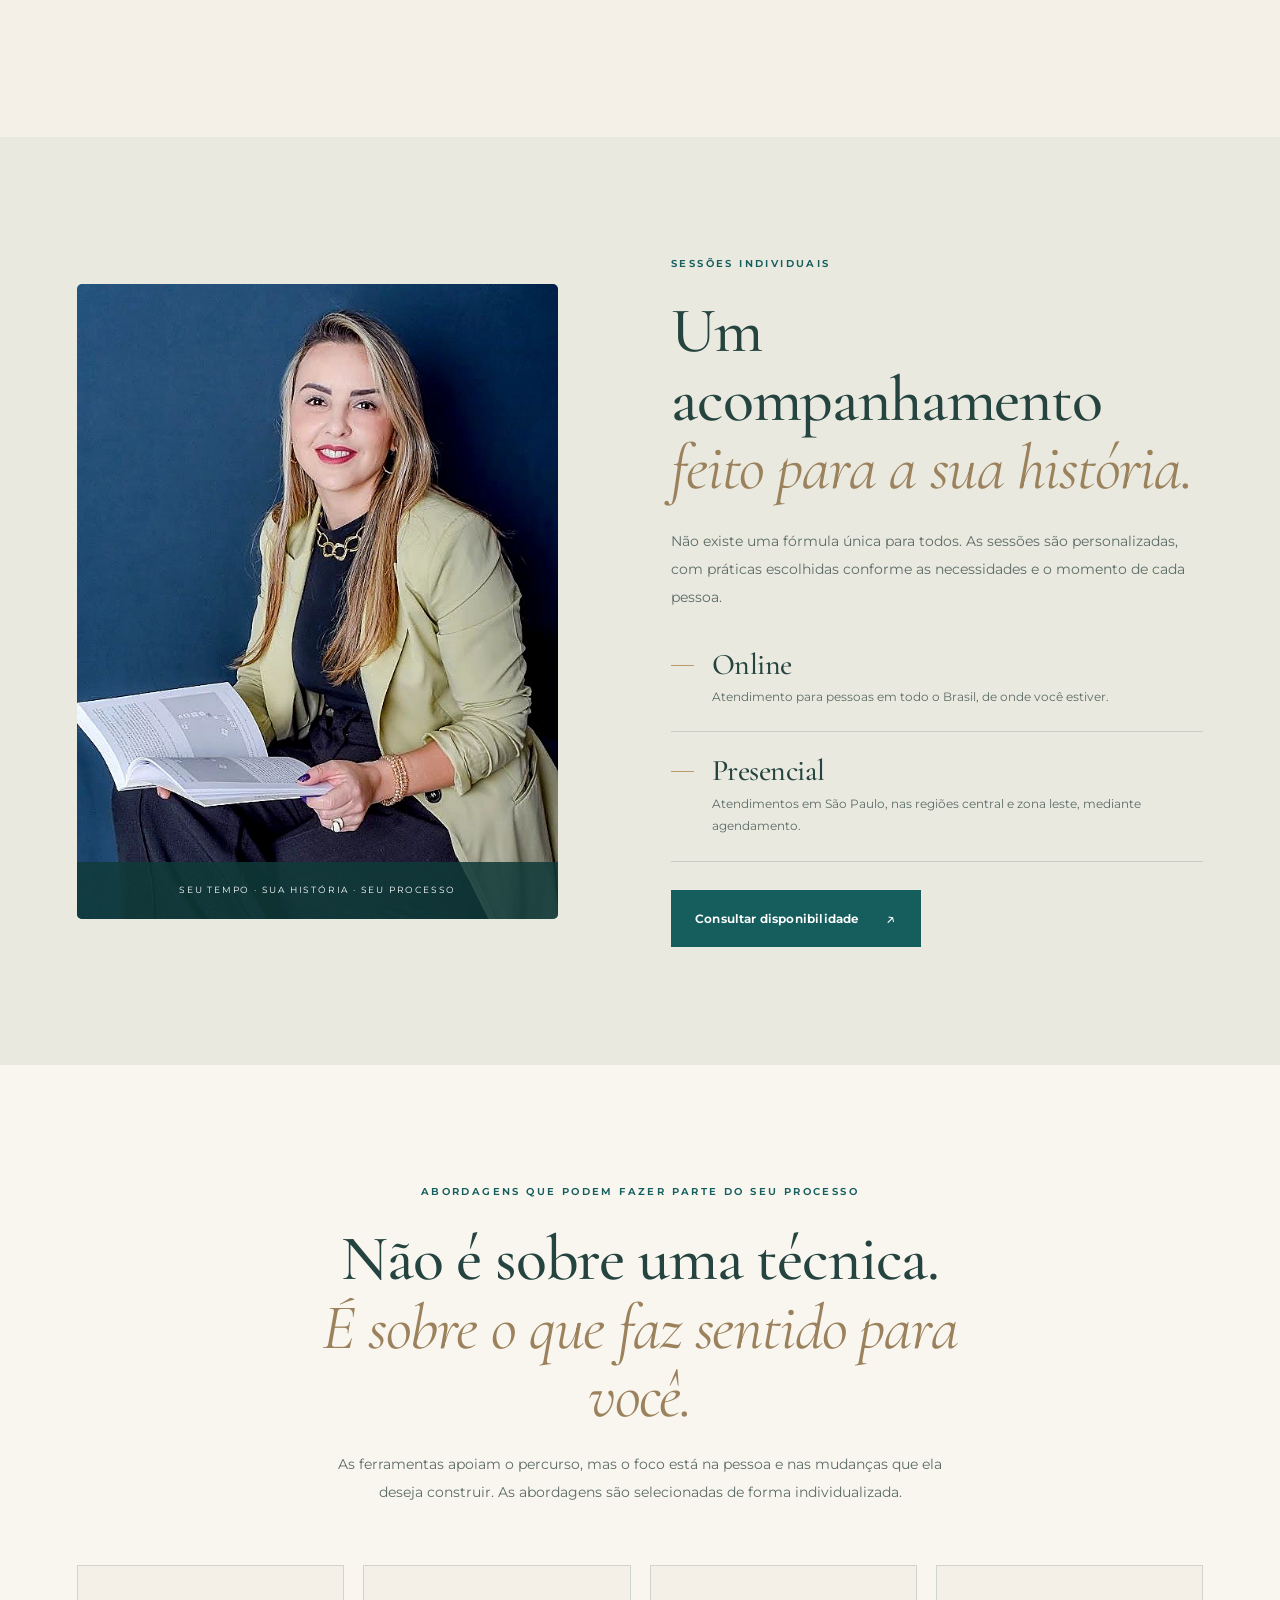
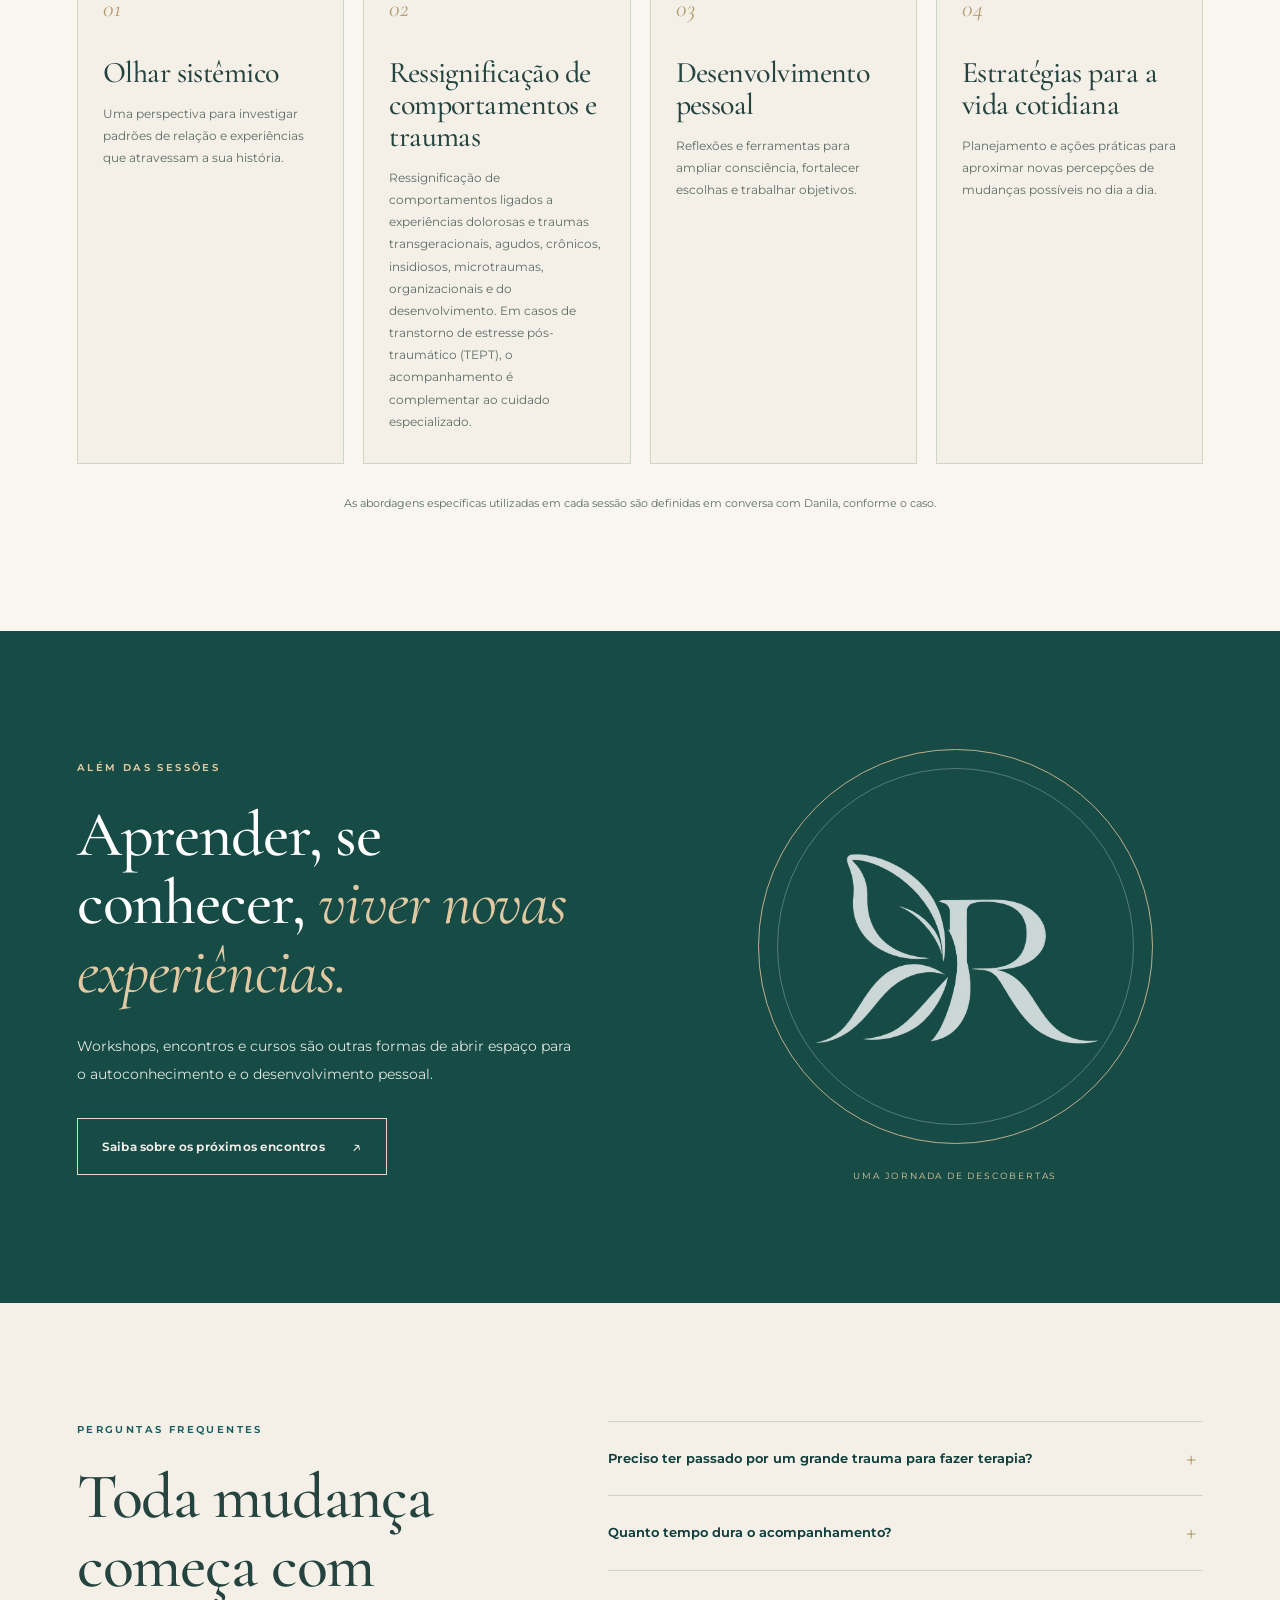
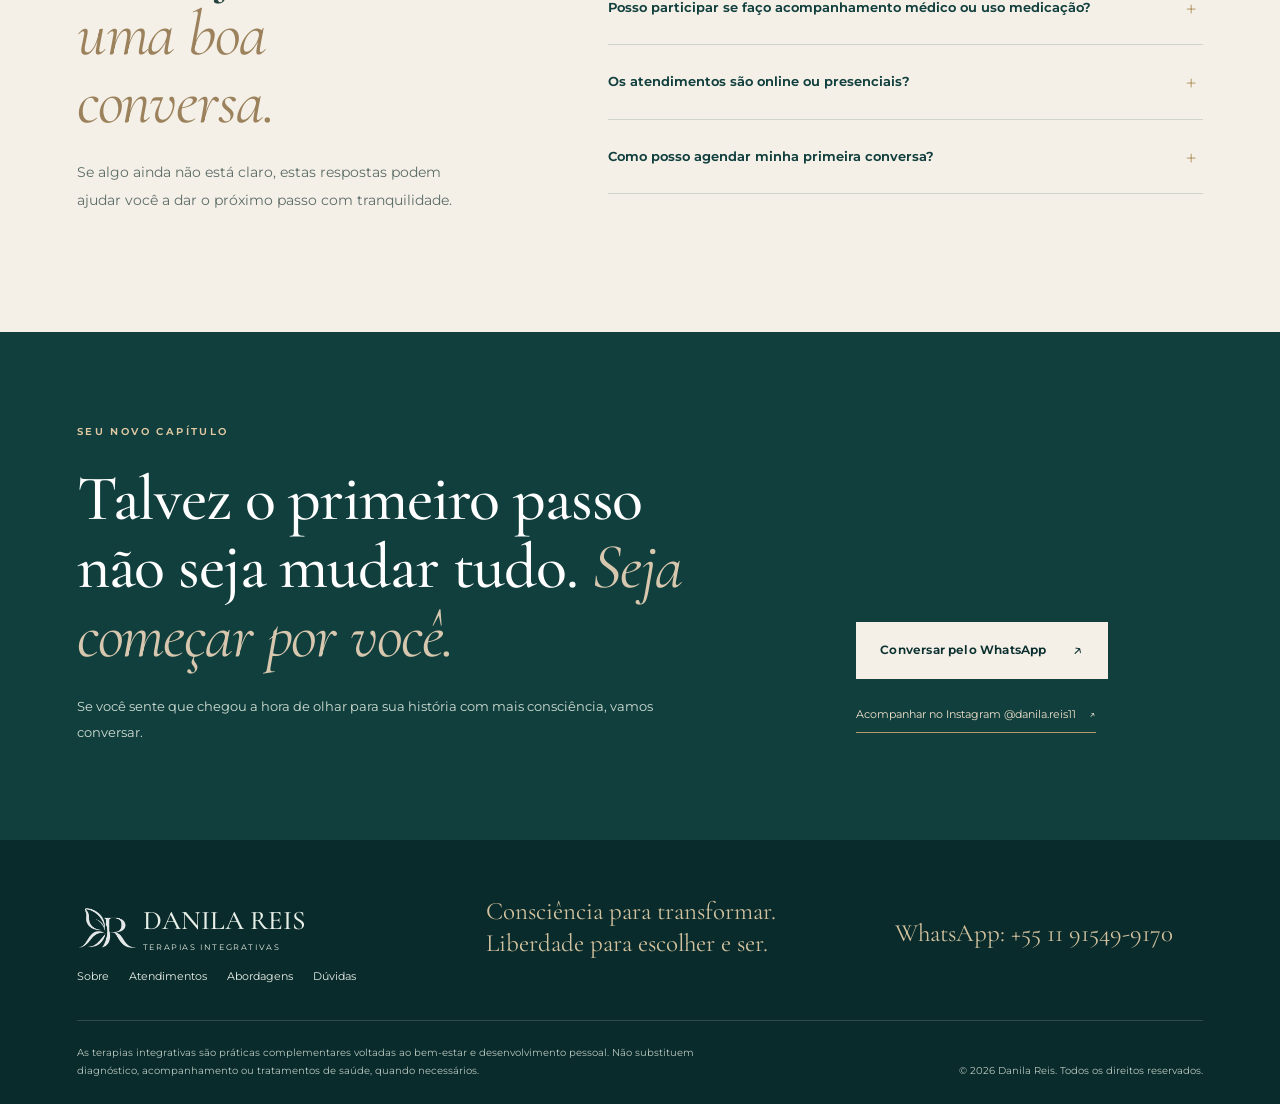
==== commit 6d40a00f: "Atualizar abordagem 02: ressignificação de comportamentos e traumas" ====
--- a/index.html
+++ b/index.html
@@ -103,7 +103,7 @@
     <section class="approaches section-pad" id="abordagens"><div class="shell"><div class="section-heading centered"><p class="eyebrow">ABORDAGENS QUE PODEM FAZER PARTE DO SEU PROCESSO</p><h2>Não é sobre uma técnica.<br><em>É sobre o que faz sentido para você.</em></h2><p>As ferramentas apoiam o percurso, mas o foco está na pessoa e nas mudanças que ela deseja construir. As abordagens são selecionadas de forma individualizada.</p></div>
       <div class="approaches-grid">
         <article><div class="approach-number">01</div><h3>Olhar sistêmico</h3><p>Uma perspectiva para investigar padrões de relação e experiências que atravessam a sua história.</p></article>
-        <article><div class="approach-number">02</div><h3>Práticas de atenção e presença</h3><p>Recursos de conexão consigo e percepção das próprias emoções, no seu ritmo.</p></article>
+        <article><div class="approach-number">02</div><h3>Ressignificação de comportamentos e traumas</h3><p>Ressignificação de comportamentos ligados a experiências dolorosas e traumas transgeracionais, agudos, crônicos, insidiosos, microtraumas, organizacionais e do desenvolvimento. Em casos de transtorno de estresse pós-traumático (TEPT), o acompanhamento é complementar ao cuidado especializado.</p></article>
         <article><div class="approach-number">03</div><h3>Desenvolvimento pessoal</h3><p>Reflexões e ferramentas para ampliar consciência, fortalecer escolhas e trabalhar objetivos.</p></article>
         <article><div class="approach-number">04</div><h3>Estratégias para a vida cotidiana</h3><p>Planejamento e ações práticas para aproximar novas percepções de mudanças possíveis no dia a dia.</p></article>
       </div><p class="approaches-note">As abordagens específicas utilizadas em cada sessão são definidas em conversa com Danila, conforme o caso.</p></div></section>
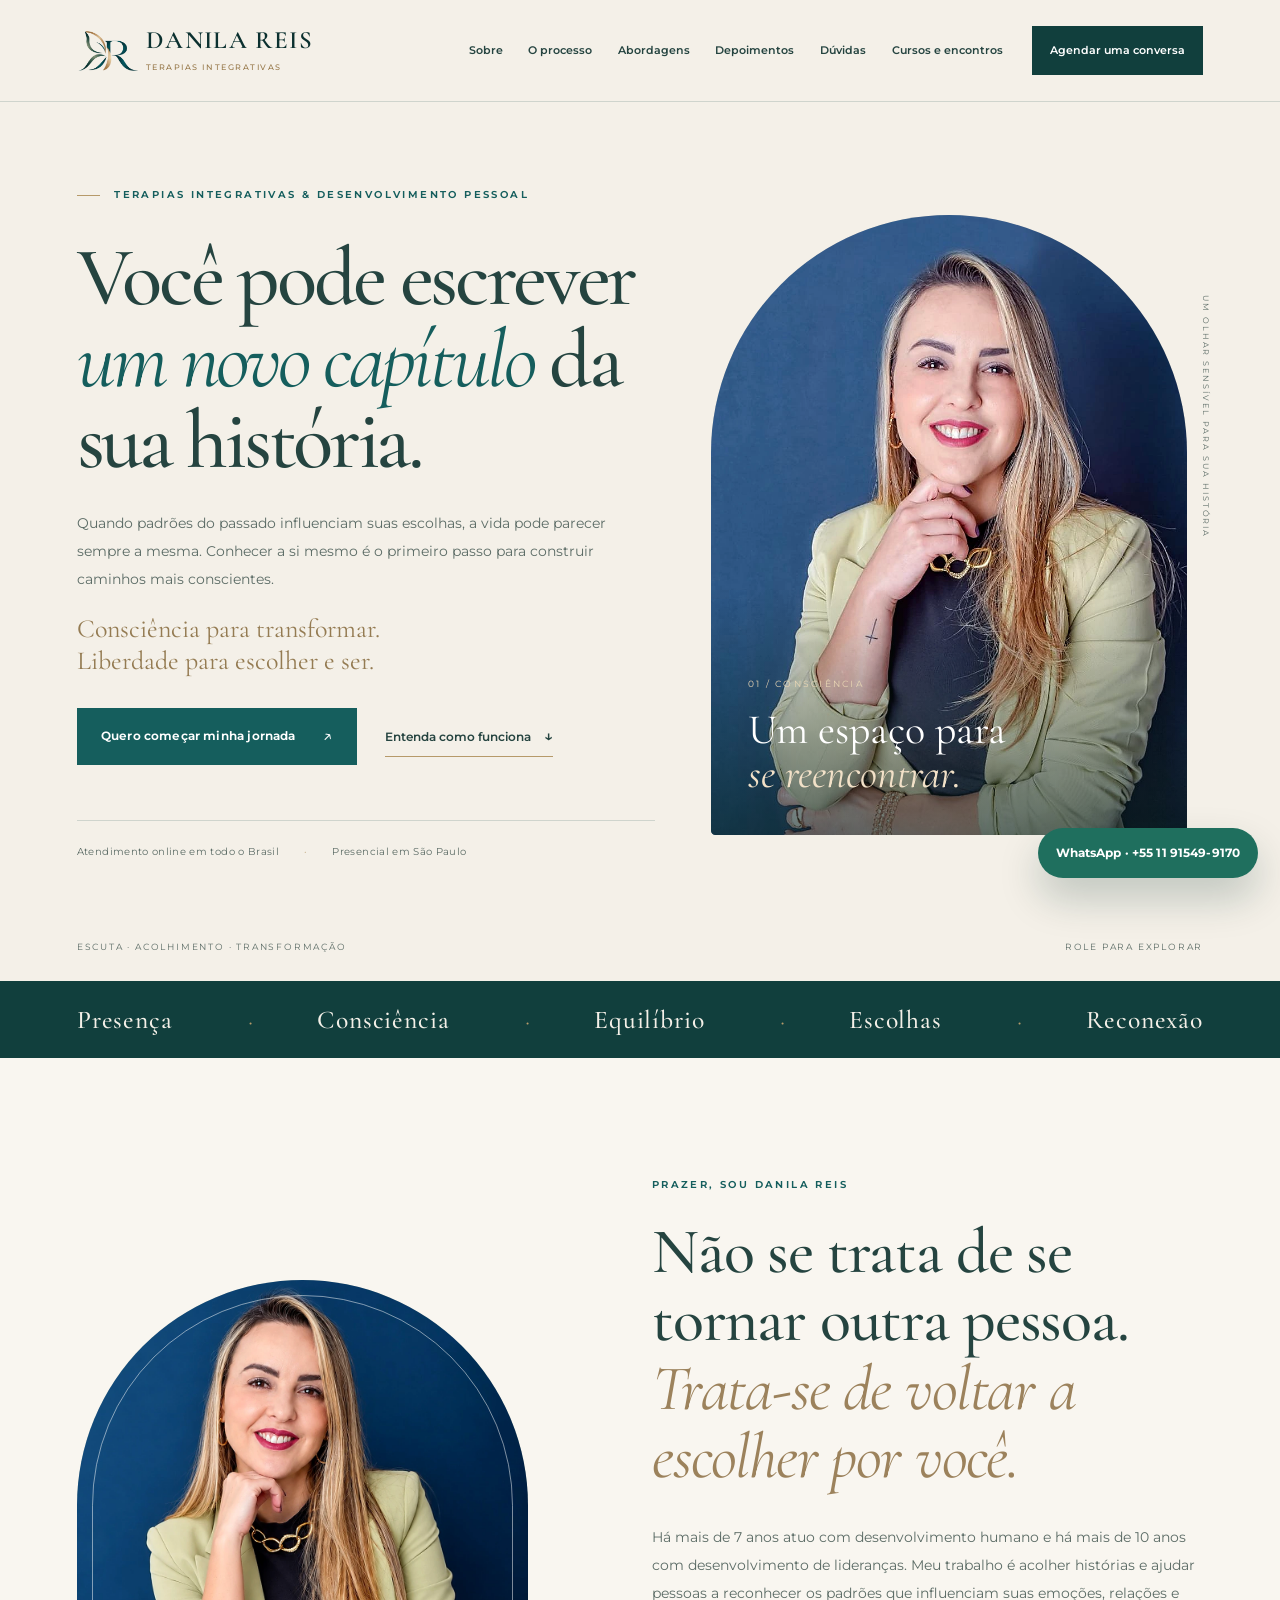
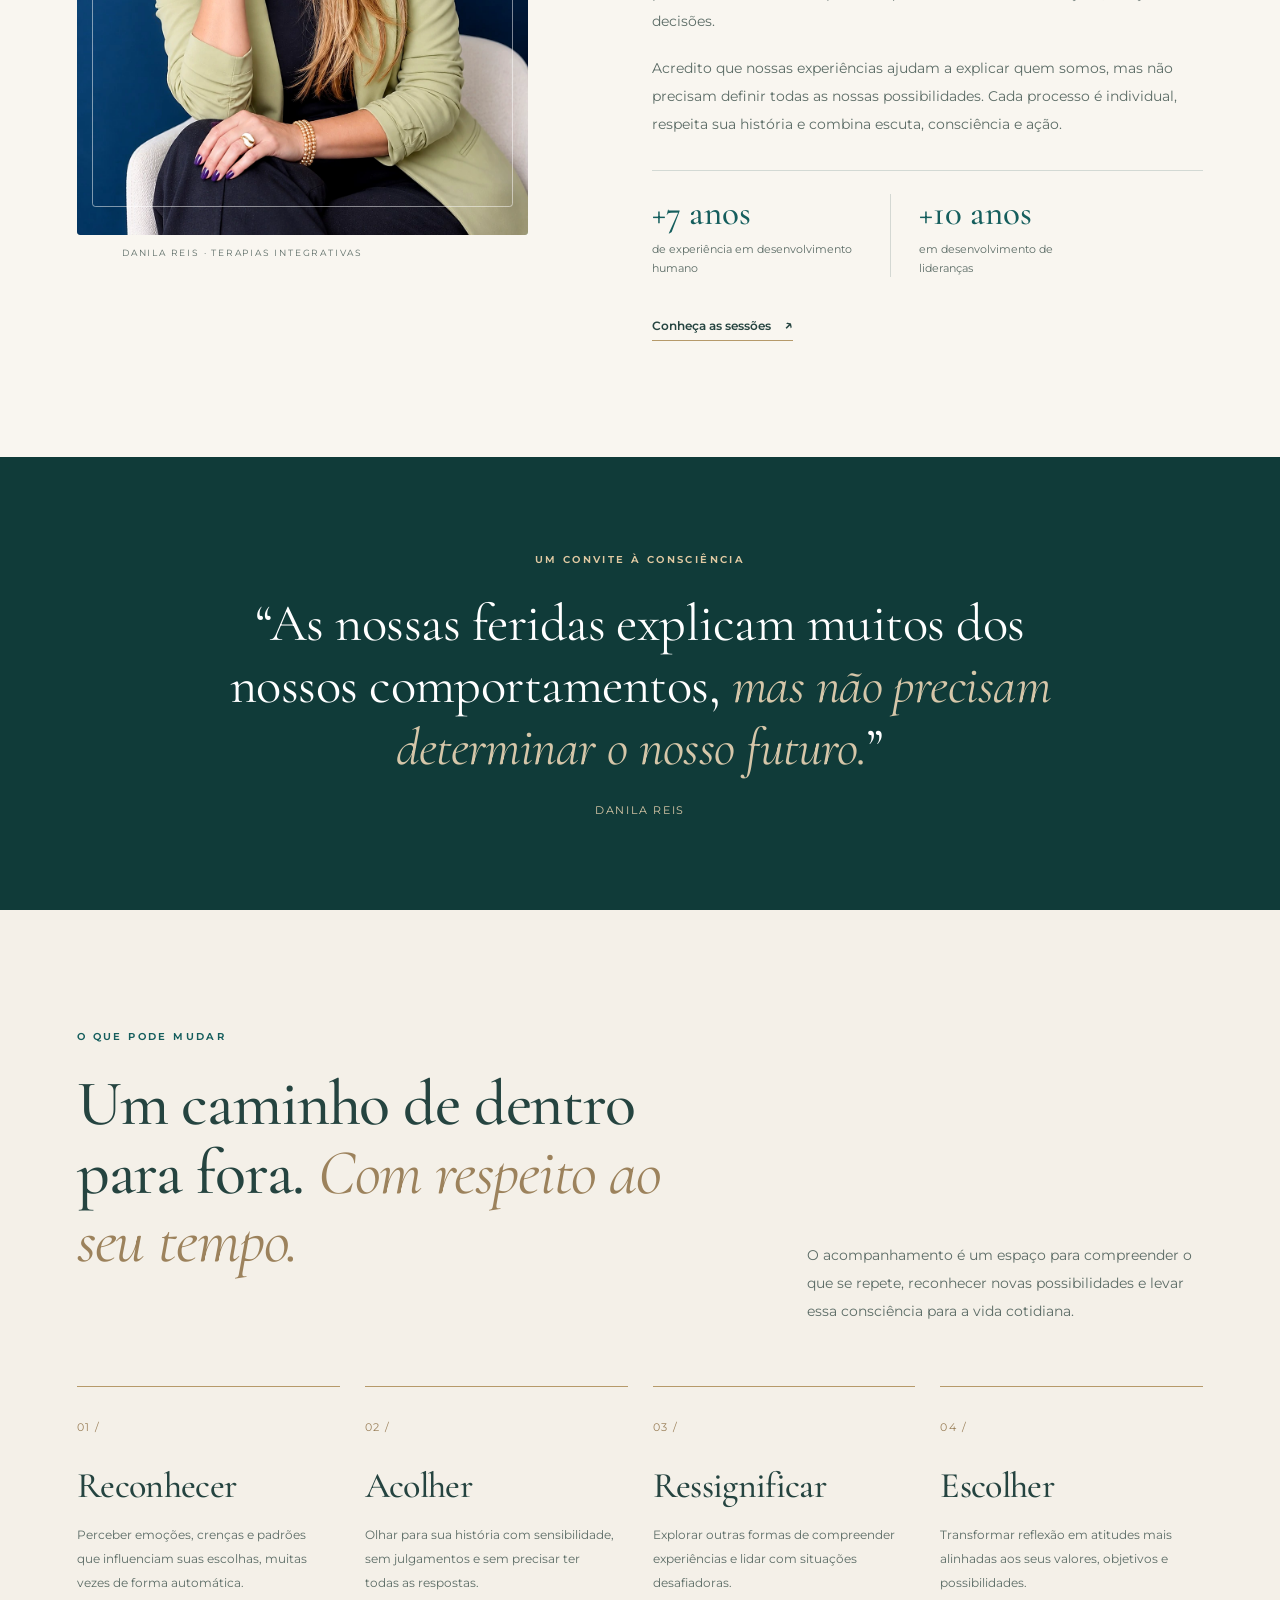
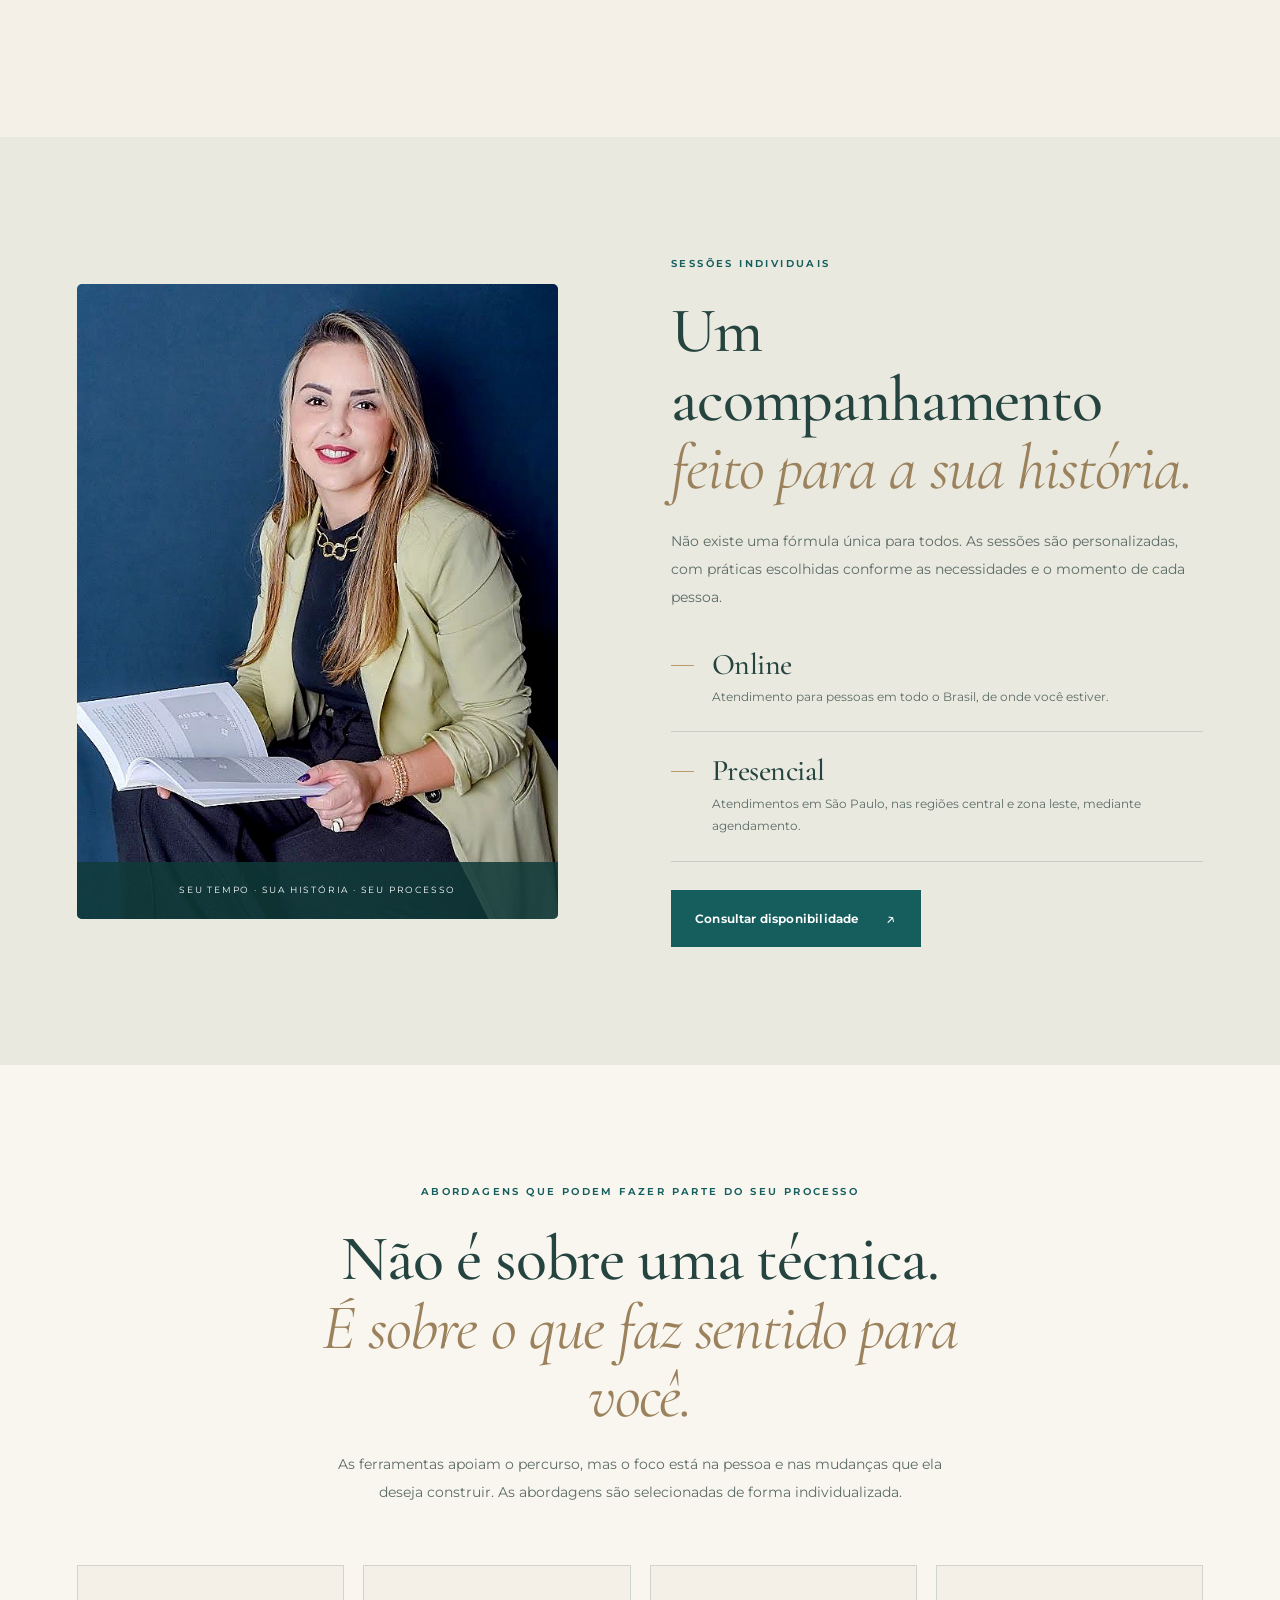
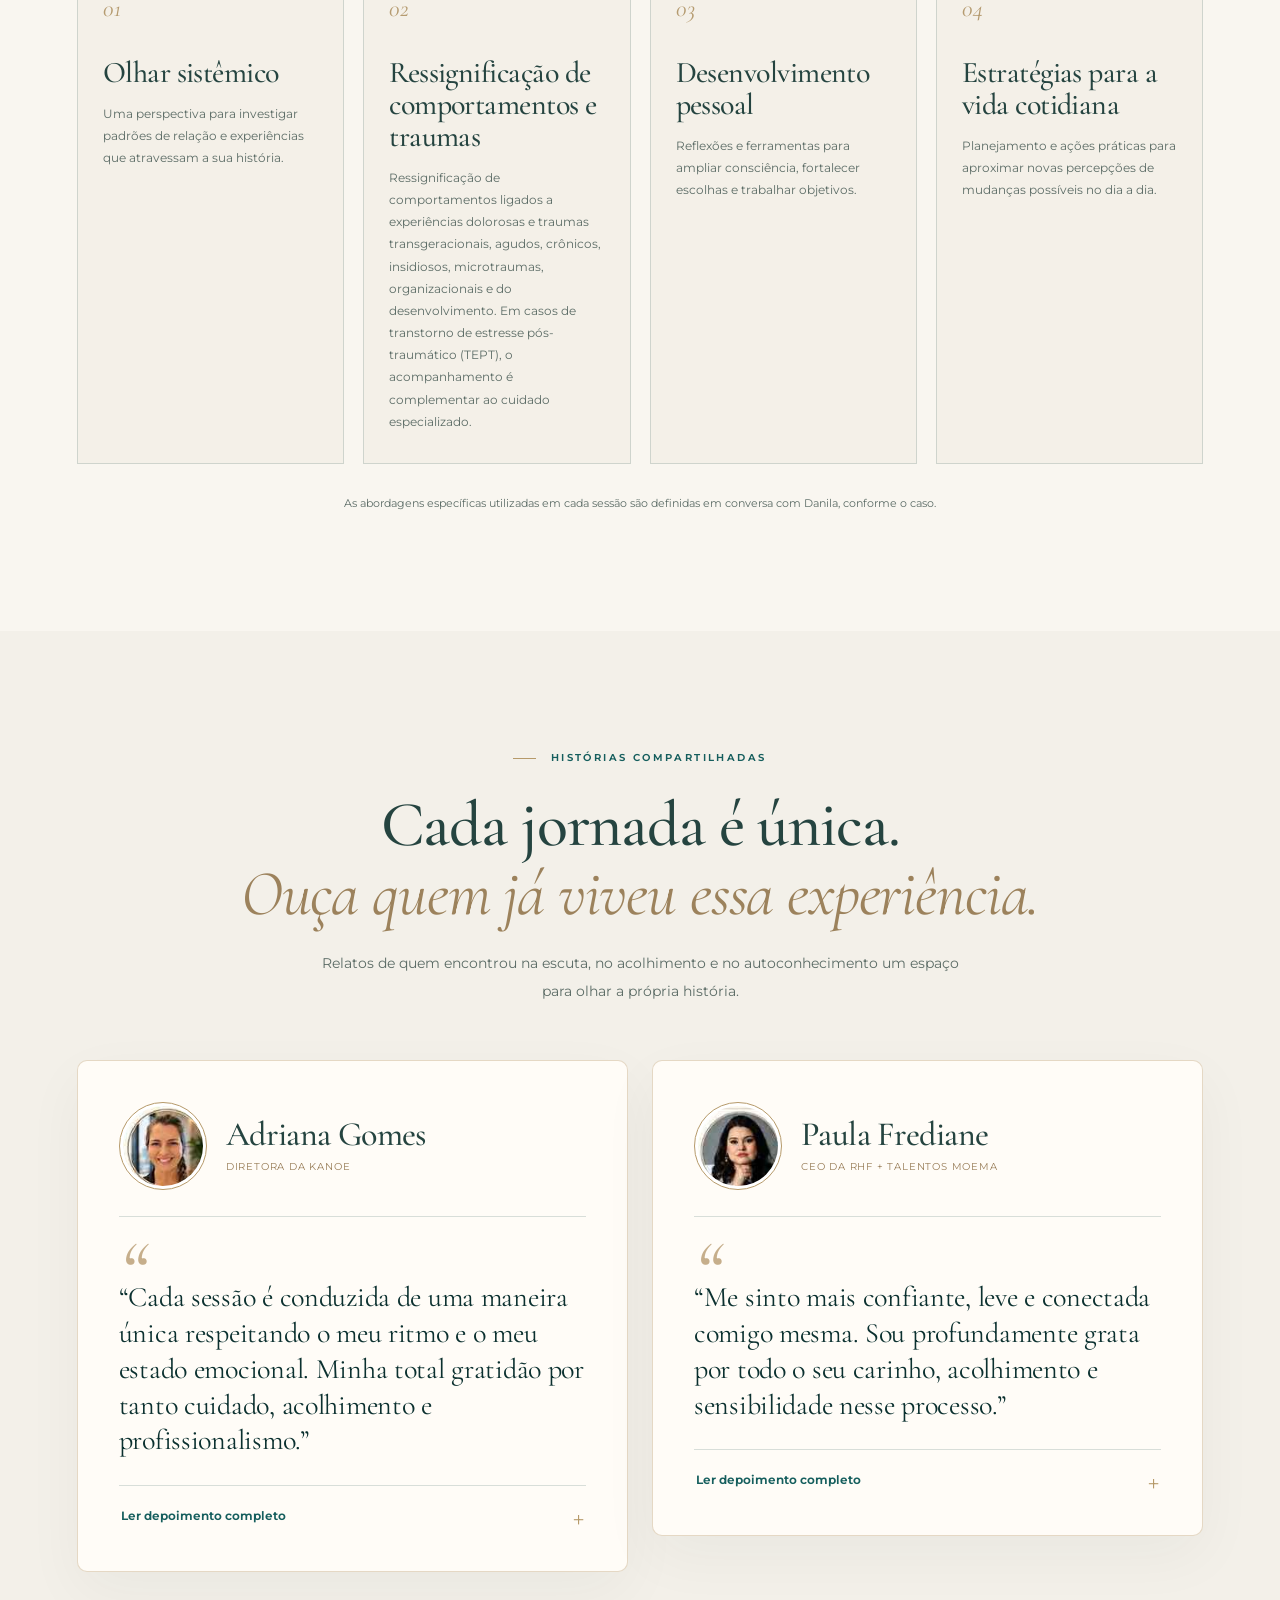
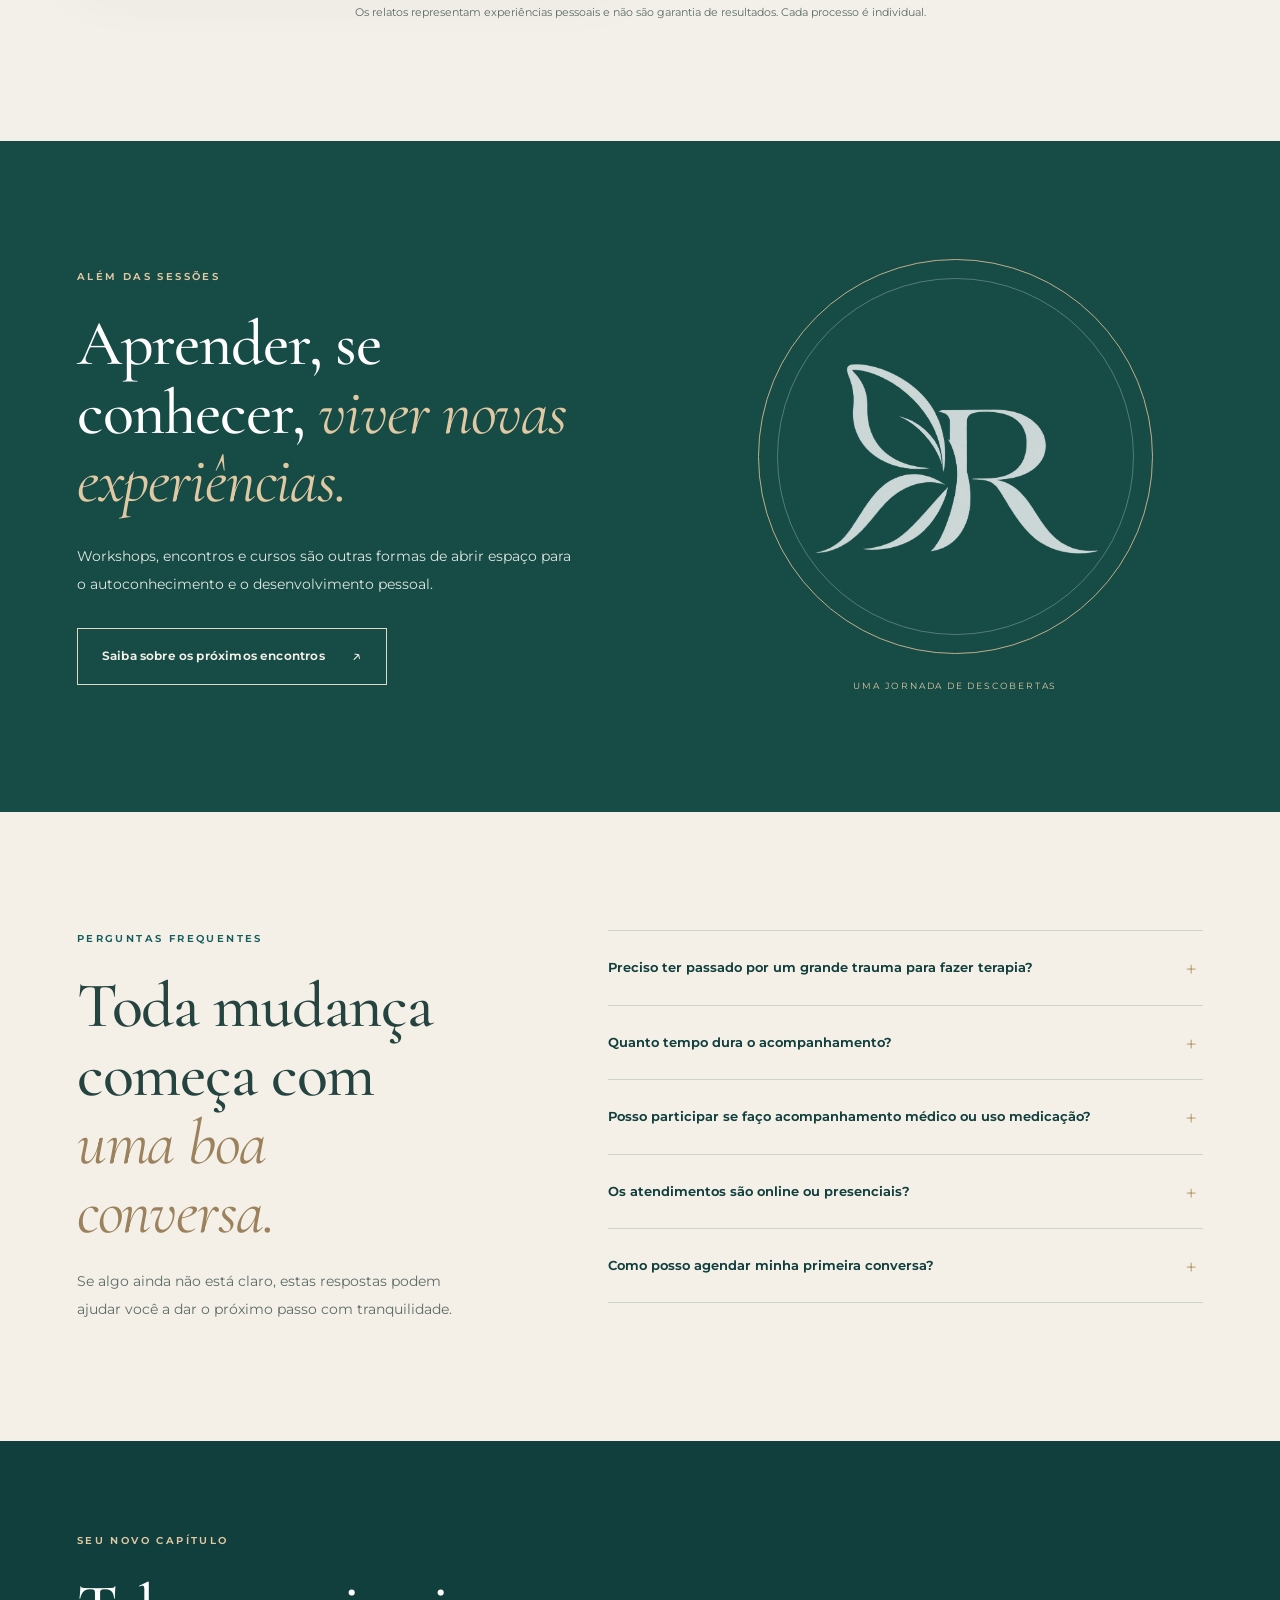
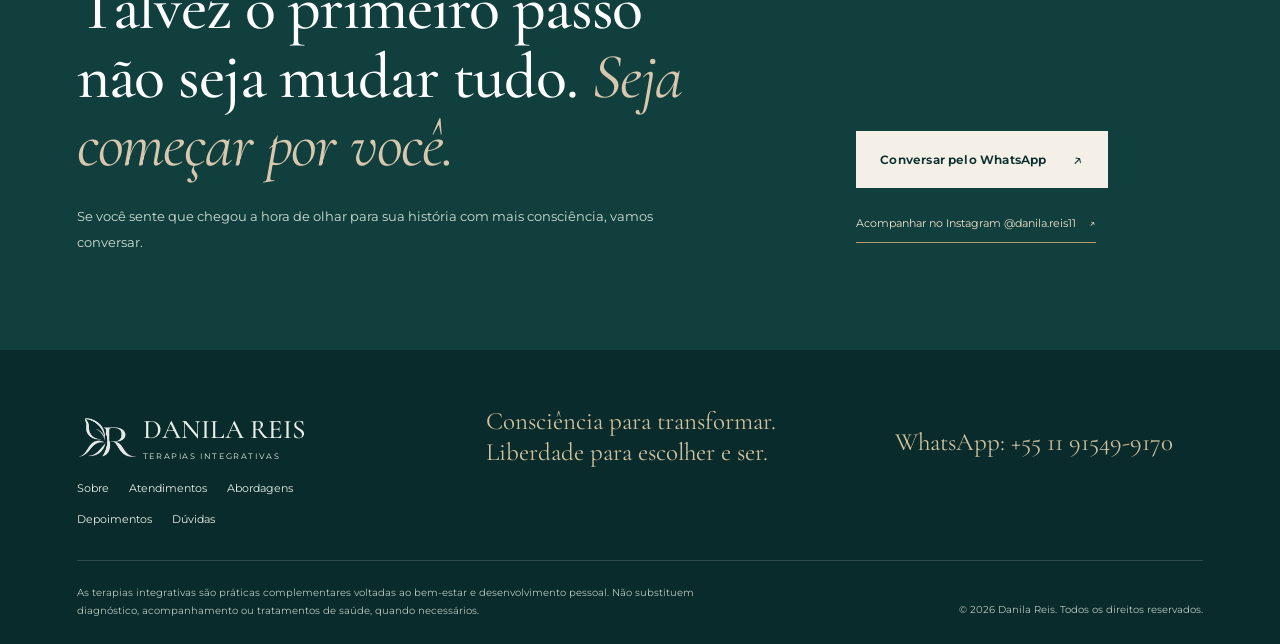
==== commit 6174fdc0: "Adicionar seção de depoimentos de Adriana e Paula" ====
--- a/index.html
+++ b/index.html
@@ -30,6 +30,7 @@
         <a href="#sobre">Sobre</a>
         <a href="#transformacao">O processo</a>
         <a href="#abordagens">Abordagens</a>
+        <a href="#depoimentos">Depoimentos</a>
         <a href="#duvidas">Dúvidas</a>
         <a href="#encontros">Cursos e encontros</a>
         <a class="nav-cta js-track" data-track="cta_header_agendar" href="https://wa.me/5511915499170?text=Ol%C3%A1%2C%20Danila!%20Conheci%20seu%20site%20e%20gostaria%20de%20saber%20mais%20sobre%20as%20sess%C3%B5es." target="_blank" rel="noopener noreferrer">Agendar uma conversa</a>
@@ -108,6 +109,54 @@
         <article><div class="approach-number">04</div><h3>Estratégias para a vida cotidiana</h3><p>Planejamento e ações práticas para aproximar novas percepções de mudanças possíveis no dia a dia.</p></article>
       </div><p class="approaches-note">As abordagens específicas utilizadas em cada sessão são definidas em conversa com Danila, conforme o caso.</p></div></section>
 
+    <section class="testimonials section-pad" id="depoimentos" aria-labelledby="depoimentos-titulo">
+      <div class="shell">
+        <div class="testimonials-intro">
+          <p class="eyebrow"><span class="line"></span> HISTÓRIAS COMPARTILHADAS</p>
+          <h2 id="depoimentos-titulo">Cada jornada é única.<br><em>Ouça quem já viveu essa experiência.</em></h2>
+          <p>Relatos de quem encontrou na escuta, no acolhimento e no autoconhecimento um espaço para olhar a própria história.</p>
+        </div>
+        <div class="testimonials-grid">
+          <article class="testimonial-card" aria-labelledby="depoimento-adriana">
+            <div class="testimonial-top">
+              <img class="testimonial-avatar" src="assets/depoimento-adriana.jpg" width="96" height="96" loading="lazy" alt="Adriana Gomes">
+              <div class="testimonial-person"><h3 id="depoimento-adriana">Adriana Gomes</h3><p>Diretora da Kanoe</p></div>
+            </div>
+            <div class="testimonial-mark" aria-hidden="true">“</div>
+            <blockquote>“Cada sessão é conduzida de uma maneira única respeitando o meu ritmo e o meu estado emocional. Minha total gratidão por tanto cuidado, acolhimento e profissionalismo.”</blockquote>
+            <details class="testimonial-more">
+              <summary>Ler depoimento completo</summary>
+              <div class="testimonial-full">
+                <p>Cheguei até o trabalho da Danila por meio de um convite no grupo do condomínio onde eu morava, para o evento "Planejamento Segundo Semestre 2026". Algo me tocou profundamente e senti uma forte intuição de ir, assim como meu marido.</p>
+                <p>Na segunda parte do encontro, vivenciamos uma constelação familiar, algo que nunca havíamos feito antes.</p>
+                <p>Naquele momento, aconteceu algo intenso, misterioso e difícil de explicar. Surgiram respostas para questões que buscávamos havia algum tempo. Mesmo sem compreender exatamente o que estava acontecendo, fomos tomados pela emoção. Saí dali muito curiosa e com uma vontade enorme de iniciar um trabalho individual com a Danila.</p>
+                <p>Nas sessões, passamos a explorar campos e dinâmicas que eu desconhecia. Esse processo de autoconhecimento e limpeza energética tem sido fundamental para expandir minha visão e me dar segurança na tomada de decisões importantes. Tem sido um espaço profundo de cura, onde a Danila me ajuda a acolher meus traumas e inseguranças, me ensinando a cultivar o auto-amor e a ser muito menos rígida comigo mesma.</p>
+                <p>Além disso, a Danila possui uma espiritualidade e uma percepção extremamente aguçadas, praticamente uma bruxinha...rs, o que facilita e aprofunda muito o processo. Cada sessão é conduzida de uma maneira única respeitando o meu ritmo e o meu estado emocional. Minha total gratidão por tanto cuidado, acolhimento e profissionalismo.</p>
+              </div>
+            </details>
+          </article>
+          <article class="testimonial-card" aria-labelledby="depoimento-paula">
+            <div class="testimonial-top">
+              <img class="testimonial-avatar" src="assets/depoimento-paula.jpg" width="96" height="96" loading="lazy" alt="Paula Frediane">
+              <div class="testimonial-person"><h3 id="depoimento-paula">Paula Frediane</h3><p>CEO da RHF + Talentos Moema</p></div>
+            </div>
+            <div class="testimonial-mark" aria-hidden="true">“</div>
+            <blockquote>“Me sinto mais confiante, leve e conectada comigo mesma. Sou profundamente grata por todo o seu carinho, acolhimento e sensibilidade nesse processo.”</blockquote>
+            <details class="testimonial-more">
+              <summary>Ler depoimento completo</summary>
+              <div class="testimonial-full">
+                <p>Dani, hoje vim te agradecer de coração por toda a transformação que vivenciei com você.</p>
+                <p>Através das sessões de EFT e Constelação Familiar, consegui acessar e liberar emoções, padrões e sentimentos que estavam escondidos. Muitas coisas começaram a ficar claras para mim, e consegui deixar para trás pesos que não eram meus.</p>
+                <p>As mudanças refletiram diretamente na minha vida financeira: consegui dobrar o meu teto financeiro e alcancei o carro que eu tanto queria. Na vida pessoal, hoje vivo um casamento com muito mais paz, leveza e harmonia.</p>
+                <p>Me sinto mais confiante, leve e conectada comigo mesma. Sou profundamente grata por todo o seu carinho, acolhimento e sensibilidade nesse processo.</p>
+              </div>
+            </details>
+          </article>
+        </div>
+        <p class="testimonials-note">Os relatos representam experiências pessoais e não são garantia de resultados. Cada processo é individual.</p>
+      </div>
+    </section>
+
     <section class="encontros section-pad" id="encontros"><div class="shell encounters-layout"><div><p class="eyebrow light">ALÉM DAS SESSÕES</p><h2>Aprender, se conhecer, <em>viver novas experiências.</em></h2><p>Workshops, encontros e cursos são outras formas de abrir espaço para o autoconhecimento e o desenvolvimento pessoal.</p><a class="btn btn-light js-track" data-track="cta_cursos_whatsapp" href="https://wa.me/5511915499170?text=Ol%C3%A1%2C%20Danila!%20Gostaria%20de%20saber%20sobre%20seus%20cursos%20e%20pr%C3%B3ximos%20workshops." target="_blank" rel="noopener noreferrer">Saiba sobre os próximos encontros <span aria-hidden="true">↗</span></a></div><div class="encounters-graphic" aria-hidden="true"><div class="circle-ring"><img src="assets/simbolo-oficial.png" alt=""></div><span>UMA JORNADA DE DESCOBERTAS</span></div></div></section>
 
     <section class="faq section-pad" id="duvidas"><div class="shell faq-layout"><div class="faq-title"><p class="eyebrow">PERGUNTAS FREQUENTES</p><h2>Toda mudança começa com <em>uma boa conversa.</em></h2><p>Se algo ainda não está claro, estas respostas podem ajudar você a dar o próximo passo com tranquilidade.</p></div><div class="faq-list">
@@ -121,6 +170,6 @@
     <section class="final-cta" id="contato"><div class="shell final-cta-layout"><div><p class="eyebrow light">SEU NOVO CAPÍTULO</p><h2>Talvez o primeiro passo não seja mudar tudo. <em>Seja começar por você.</em></h2><p>Se você sente que chegou a hora de olhar para sua história com mais consciência, vamos conversar.</p></div><div class="final-cta-actions"><a class="btn btn-cream js-track" data-track="cta_rodape_whatsapp" href="https://wa.me/5511915499170?text=Ol%C3%A1%2C%20Danila!%20Quero%20conhecer%20seu%20trabalho%20e%20agendar%20uma%20conversa." target="_blank" rel="noopener noreferrer">Conversar pelo WhatsApp <span aria-hidden="true">↗</span></a><a class="social-underline js-track" data-track="cta_instagram" href="https://www.instagram.com/danila.reis11/" target="_blank" rel="noopener noreferrer">Acompanhar no Instagram @danila.reis11 <span aria-hidden="true">↗</span></a></div></div></section>
   </main>
   <a class="floating-whatsapp js-track" data-track="cta_fixo_whatsapp" href="https://wa.me/5511915499170?text=Ol%C3%A1%2C%20Danila!%20Vim%20pelo%20seu%20site%20e%20gostaria%20de%20falar%20com%20voc%C3%AA." target="_blank" rel="noopener noreferrer" aria-label="Falar no WhatsApp">WhatsApp · +55 11 91549-9170</a>
-  <footer class="footer"><div class="shell"><div class="footer-main"><a class="footer-brand" href="#inicio"><img src="assets/simbolo-oficial.png" alt=""><span>DANILA REIS<small>TERAPIAS INTEGRATIVAS</small></span></a><p>Consciência para transformar.<br>Liberdade para escolher e ser.</p><p class="footer-contact">WhatsApp: +55 11 91549-9170</p><nav aria-label="Navegação do rodapé"><a href="#sobre">Sobre</a><a href="#atendimento">Atendimentos</a><a href="#abordagens">Abordagens</a><a href="#duvidas">Dúvidas</a></nav></div><div class="footer-legal"><p>As terapias integrativas são práticas complementares voltadas ao bem-estar e desenvolvimento pessoal. Não substituem diagnóstico, acompanhamento ou tratamentos de saúde, quando necessários.</p><span>© <span id="currentYear">2026</span> Danila Reis. Todos os direitos reservados.</span></div></div></footer>
+  <footer class="footer"><div class="shell"><div class="footer-main"><a class="footer-brand" href="#inicio"><img src="assets/simbolo-oficial.png" alt=""><span>DANILA REIS<small>TERAPIAS INTEGRATIVAS</small></span></a><p>Consciência para transformar.<br>Liberdade para escolher e ser.</p><p class="footer-contact">WhatsApp: +55 11 91549-9170</p><nav aria-label="Navegação do rodapé"><a href="#sobre">Sobre</a><a href="#atendimento">Atendimentos</a><a href="#abordagens">Abordagens</a><a href="#depoimentos">Depoimentos</a><a href="#duvidas">Dúvidas</a></nav></div><div class="footer-legal"><p>As terapias integrativas são práticas complementares voltadas ao bem-estar e desenvolvimento pessoal. Não substituem diagnóstico, acompanhamento ou tratamentos de saúde, quando necessários.</p><span>© <span id="currentYear">2026</span> Danila Reis. Todos os direitos reservados.</span></div></div></footer>
 </body>
 </html>
--- a/style.css
+++ b/style.css
@@ -18,3 +18,27 @@
 @media(max-width:740px){html{scroll-padding-top:75px}.shell{padding-left:6%;padding-right:6%}.section-pad{padding-top:75px;padding-bottom:75px}.eyebrow{font-size:9px;letter-spacing:.18em}.header-brand img{width:54px;height:57px}.brand-type{font-size:22px}.brand-type small{font-size:7px}.hero-layout{grid-template-columns:1fr;padding-top:39px;gap:33px;padding-bottom:12px}.hero-content{padding:0}.hero h1{font-size:clamp(54px,11vw,77px);max-width:620px;letter-spacing:-.03em;margin-bottom:20px}.hero-eyebrow{margin-bottom:20px}.hero-lead{font-size:13px;line-height:1.9}.brand-statement{font-size:24px}.hero-actions{gap:15px}.hero-meta{margin-top:30px;gap:6px 20px}.hero-meta span+span:before{margin-right:12px}.hero-visual{padding-right:0;margin:0 9px}.hero-photo{height:min(110vw,540px);max-height:540px;border-radius:220px 220px 4px 4px}.hero-photo:after{right:0}.vertical-caption{right:-23px}.photo-caption{bottom:27px;left:25px}.hero-scroll{font-size:8px;gap:20px}.brand-ribbon>.shell{flex-wrap:wrap;justify-content:center;gap:5px 18px;padding-top:17px;padding-bottom:17px}.brand-ribbon span{font-size:19px}.brand-ribbon span+span:before{margin-right:15px}.intro-layout,.sessions-layout,.encounters-layout,.faq-layout,.final-cta-layout{grid-template-columns:1fr;gap:45px}.intro-art{max-width:470px;width:100%;margin:auto}.intro-art-frame{height:420px}.intro-copy h2,.section-heading h2{font-size:clamp(48px,9vw,65px)}.intro-copy p:not(.eyebrow){font-size:13px}.quote-wrap{padding-top:70px;padding-bottom:66px}.split-heading{grid-template-columns:1fr;gap:18px}.split-heading>p{padding:0}.journey-grid{gap:15px}.journey-card h3{font-size:32px}.sessions-photo{max-width:600px;width:100%;height:490px;margin:auto}.sessions-content h2{font-size:56px}.approaches-grid{margin-top:38px}.approaches-grid article{min-height:240px}.encounters-graphic{min-height:330px}.circle-ring{width:310px}.circle-ring:before{width:270px}.faq-title{position:static}.faq-layout{gap:30px}.final-cta-layout{gap:30px;padding-top:75px;padding-bottom:80px}.final-cta h2{font-size:57px}.footer-main{grid-template-columns:1fr;gap:23px}.footer-main>p{font-size:25px}.footer-legal{flex-direction:column;align-items:flex-start;gap:20px}}
 @media(max-width:470px){.floating-whatsapp{left:14px;right:14px;bottom:14px;text-align:center;justify-content:center;padding:13px 16px;font-size:11px}body{font-size:14px}.header-inner{min-height:75px}.header-brand img{width:48px}.brand-type{font-size:19px}.brand-type small{font-size:6.5px}.hero h1{font-size:clamp(49px,12vw,60px)}.hero-actions{align-items:flex-start;flex-direction:column}.hero .btn{font-size:11px}.hero-meta{font-size:9px;flex-direction:column}.hero-meta span+span:before{display:none}.hero-photo{height:440px}.photo-caption strong{font-size:34px}.hero-scroll span:last-child{display:none}.intro-art-frame{height:350px}.intro-art-frame img{width:80%}.intro-facts{gap:14px}.intro-facts>div+div{padding-left:17px}.intro-facts b{font-size:29px}.journey-grid,.approaches-grid{grid-template-columns:1fr}.journey-card{padding-bottom:15px}.journey-card h3{margin-top:15px;margin-bottom:8px}.sessions-photo{height:430px}.sessions-content h2,.faq-title h2{font-size:50px}.approaches-grid article{min-height:auto;padding-bottom:33px}.approach-number{margin-bottom:18px}.encounters-graphic{min-height:285px}.circle-ring{width:260px}.circle-ring:before{width:220px}.encontros h2,.final-cta h2{font-size:49px}.final-cta-actions .btn{font-size:11px}.footer-brand>span{font-size:24px}}
 @media(prefers-reduced-motion:reduce){html{scroll-behavior:auto}.btn,.approaches-grid article{transition:none}}
+
+/* Depoimentos de clientes — layout editorial acessível */
+.testimonials{background:#f3f0e9}
+.testimonials-intro{text-align:center;max-width:910px;margin:0 auto 55px}
+.testimonials-intro h2{max-width:850px;margin:0 auto 21px;font-size:clamp(47px,5vw,72px)}
+.testimonials-intro>p:last-child{max-width:650px;margin:auto;font-size:14px;line-height:2;color:var(--sub)}
+.testimonials-grid{display:grid;grid-template-columns:repeat(2,minmax(0,1fr));gap:24px;align-items:start}
+.testimonial-card{position:relative;min-width:0;background:#fffcf7;border:1px solid rgba(182,154,106,.36);border-radius:10px;padding:clamp(25px,3.2vw,46px);box-shadow:0 20px 60px rgba(20,50,46,.045)}
+.testimonial-top{display:flex;align-items:center;gap:19px;border-bottom:1px solid var(--stroke);padding-bottom:26px;margin-bottom:24px}
+.testimonial-avatar{display:block;width:88px;height:88px;object-fit:cover;flex:0 0 88px;border-radius:50%;padding:3px;border:1px solid var(--gold);background:#fff}
+.testimonial-person h3{font-size:34px;line-height:1.05;margin:0 0 7px}
+.testimonial-person p{font-size:10px;letter-spacing:.08em;text-transform:uppercase;color:#997e59;line-height:1.65}
+.testimonial-mark{color:#c6ae8b;font:italic 84px/.7 'Cormorant Garamond',Georgia,serif;height:39px}
+.testimonial-card blockquote{font:400 clamp(24px,2.2vw,32px)/1.27 'Cormorant Garamond',Georgia,serif;color:var(--deep);margin:0 0 26px;letter-spacing:-.01em}
+.testimonial-more{border-top:1px solid var(--stroke)}
+.testimonial-more summary{display:flex;align-items:center;justify-content:space-between;gap:15px;padding:16px 2px 0;cursor:pointer;list-style:none;font-size:12px;font-weight:650;color:var(--teal);line-height:1.8}
+.testimonial-more summary::-webkit-details-marker{display:none}
+.testimonial-more summary:after{content:'+';font:400 28px/1 'Cormorant Garamond',Georgia,serif;color:var(--gold)}
+.testimonial-more[open] summary:after{content:'−'}
+.testimonial-full{padding-top:18px}
+.testimonial-full p{font-size:12px;line-height:2;color:var(--sub);margin:0 0 14px}
+.testimonials-note{text-align:center;max-width:700px;margin:31px auto 0;font-size:11px;line-height:1.8;color:var(--sub)}
+@media(max-width:740px){.testimonials-intro{margin-bottom:35px}.testimonials-grid{grid-template-columns:1fr;gap:19px}.testimonial-card{padding:25px}.testimonial-intro h2{font-size:48px}.testimonial-person h3{font-size:31px}.testimonial-avatar{height:76px;width:76px;flex-basis:76px}.testimonial-card blockquote{font-size:27px}}
+@media(max-width:470px){.testimonial-card{padding:22px}.testimonial-top{gap:13px}.testimonial-person h3{font-size:27px}.testimonial-person p{font-size:9px}.testimonials-intro h2{font-size:43px}.testimonial-card blockquote{font-size:25px}}
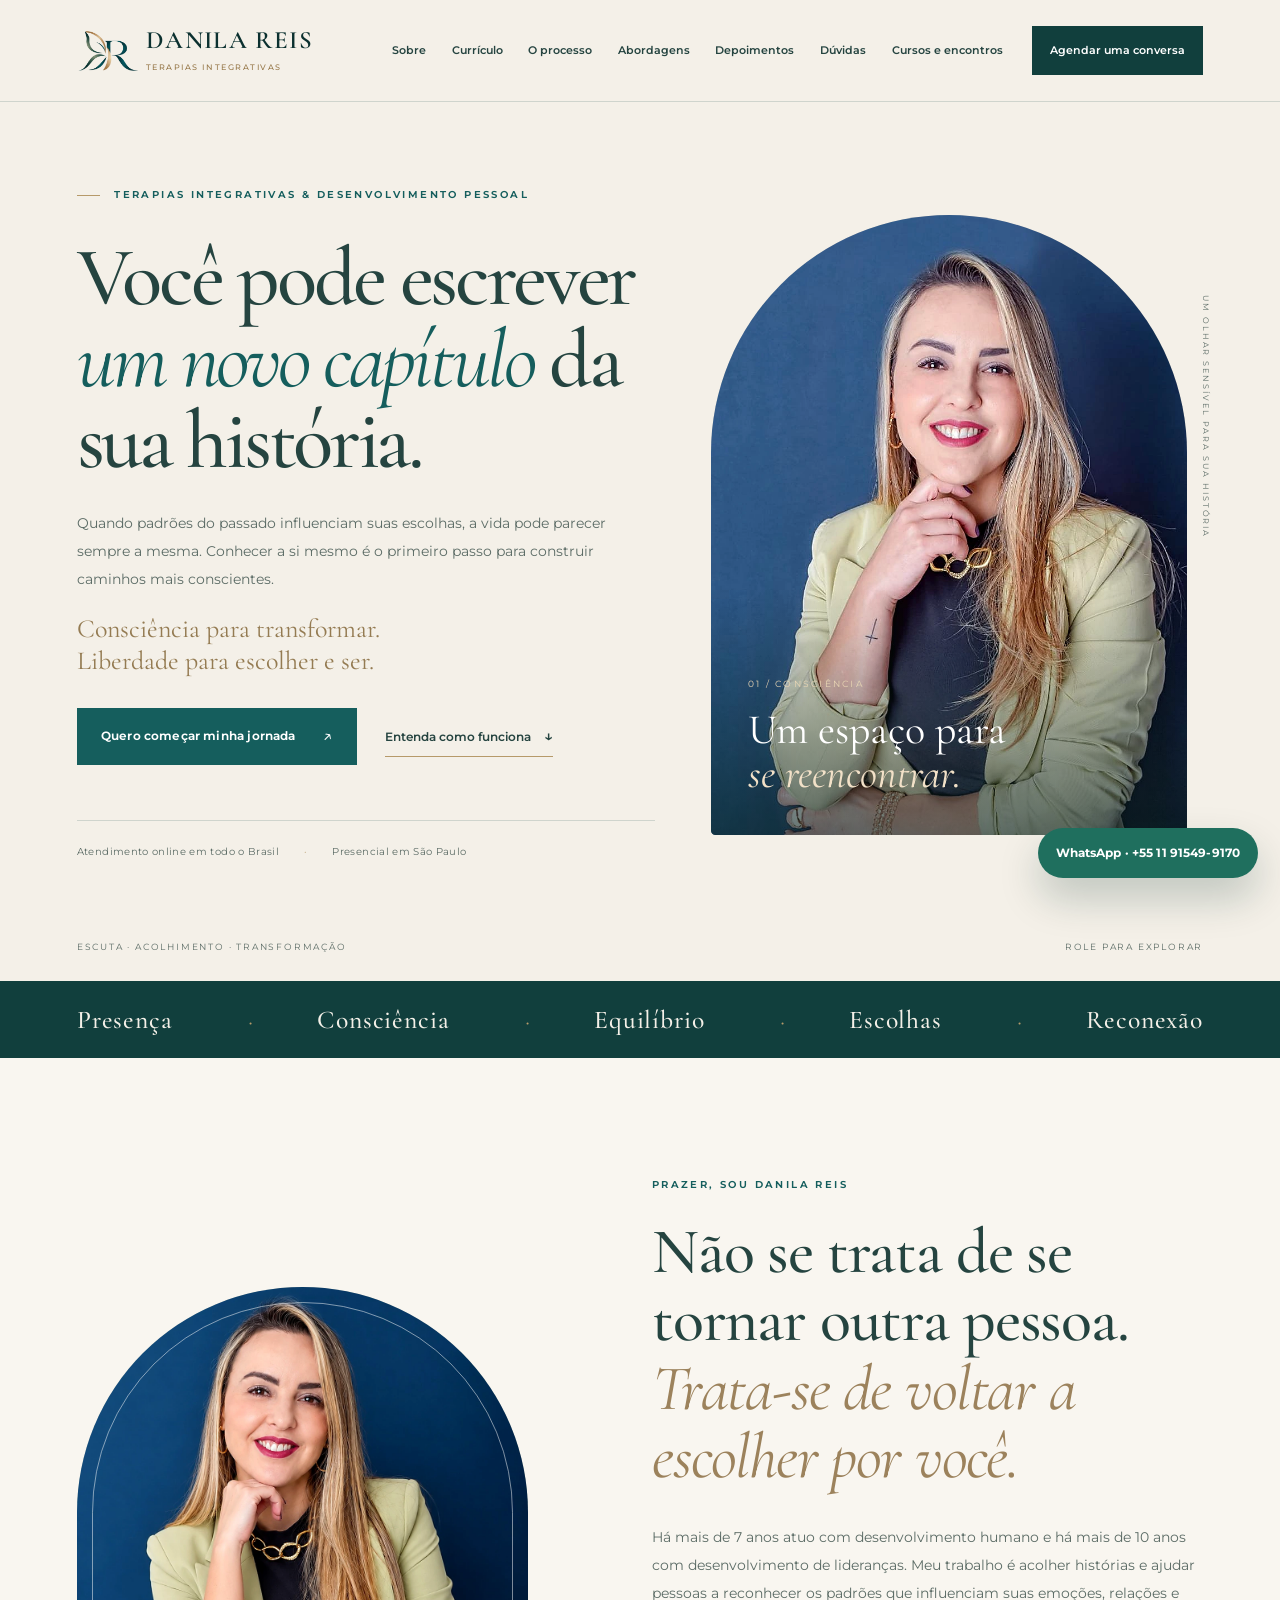
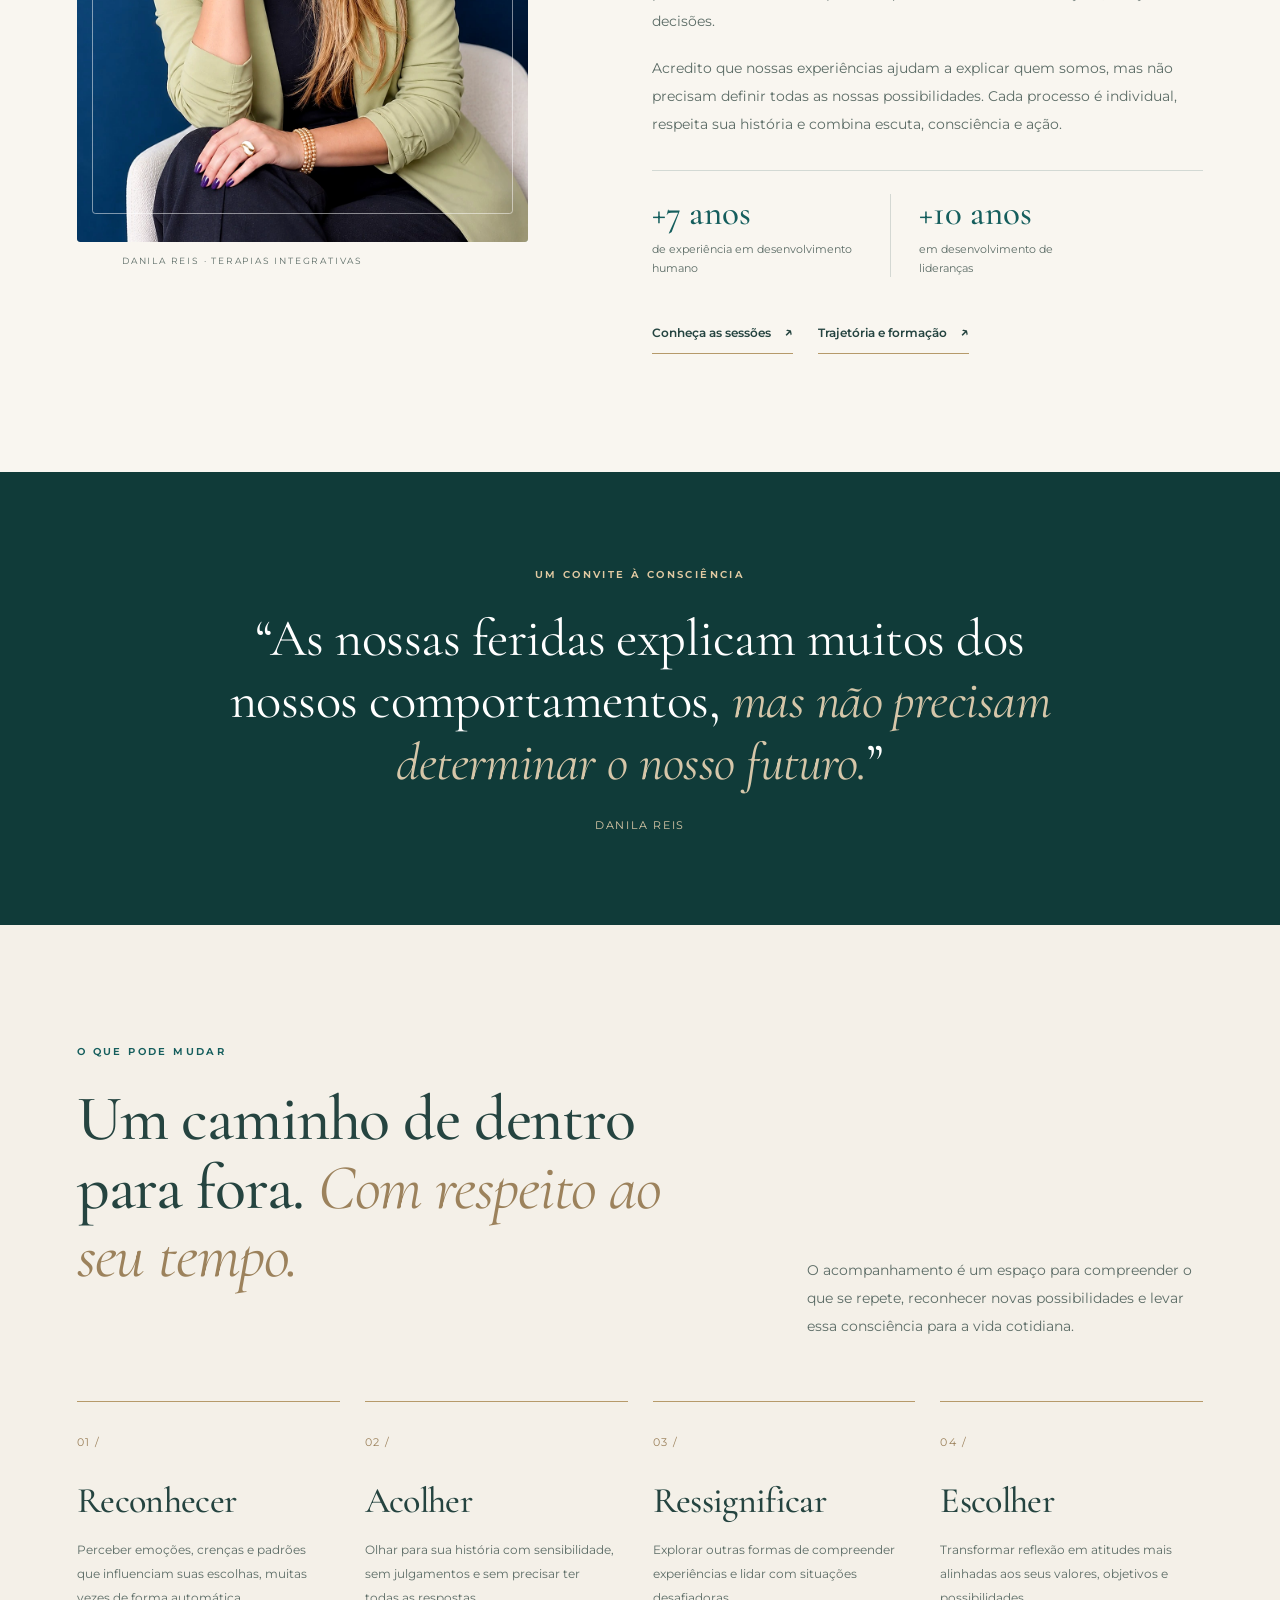
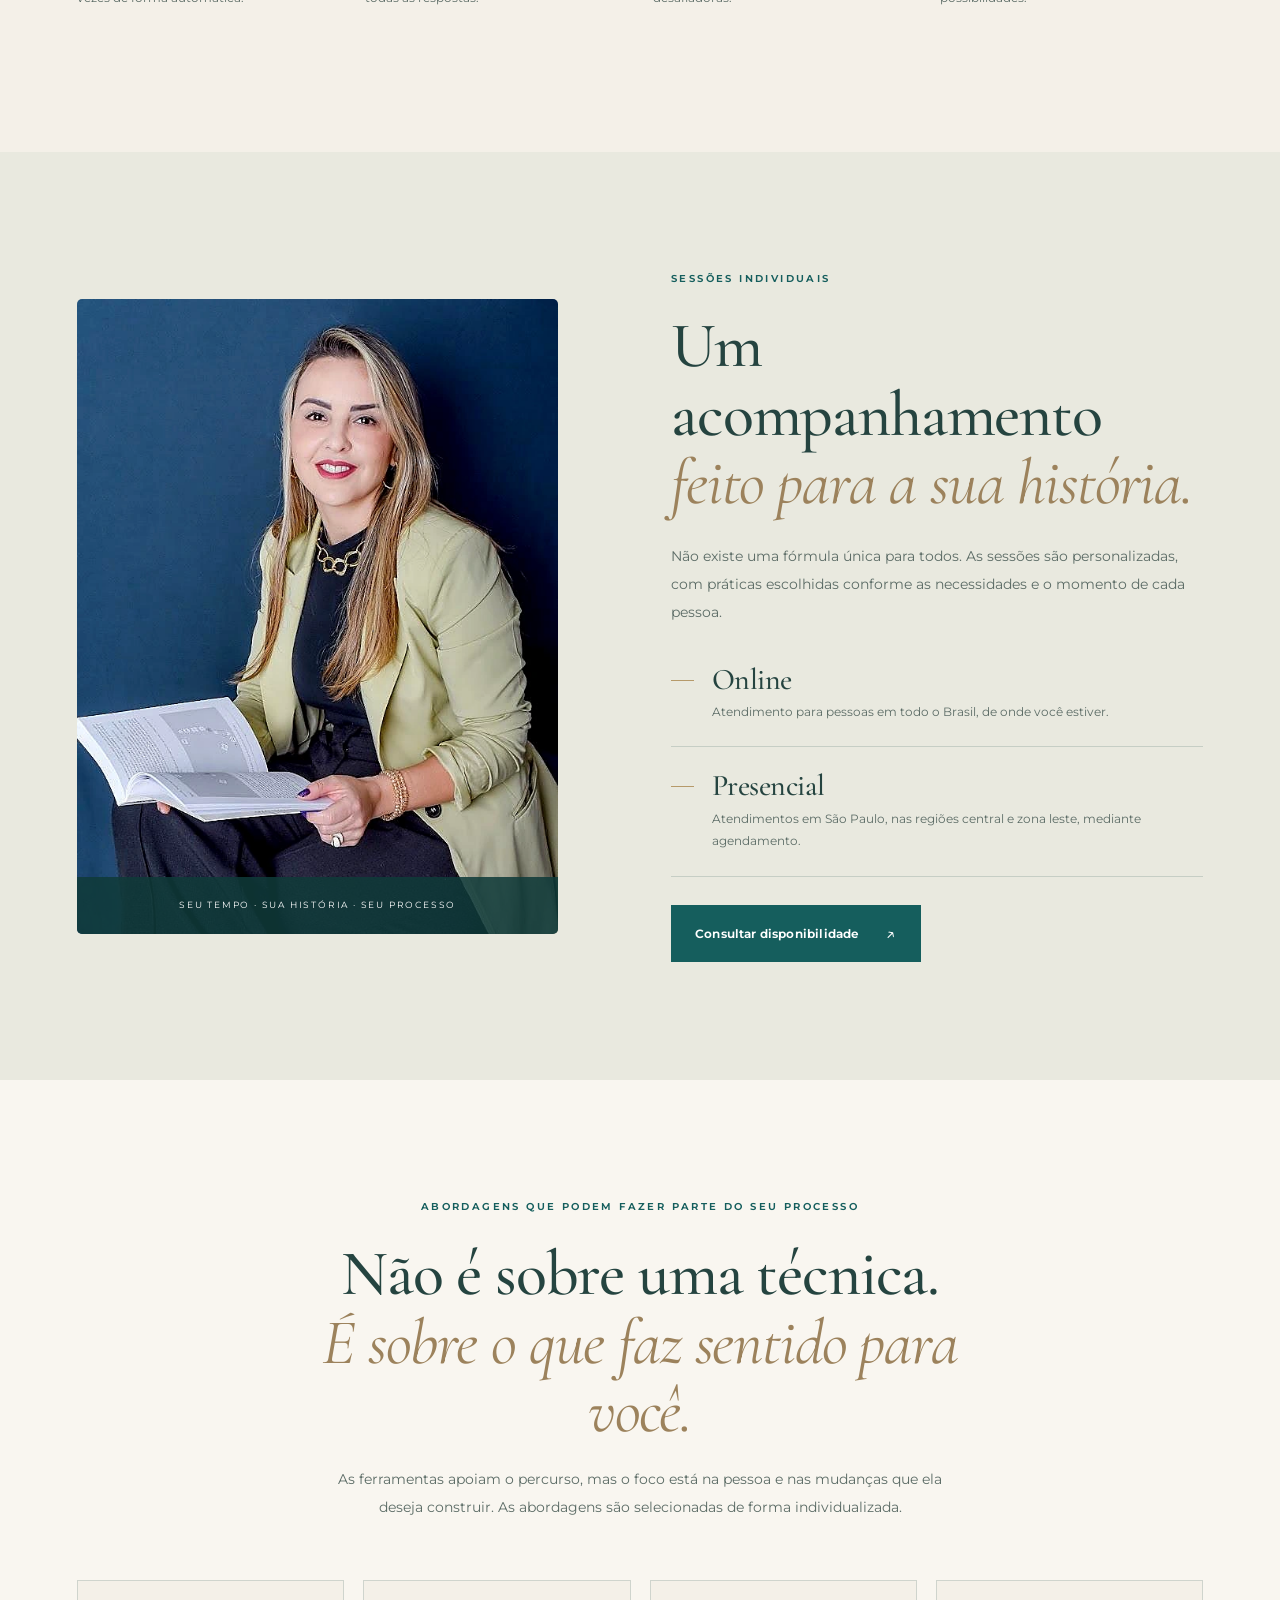
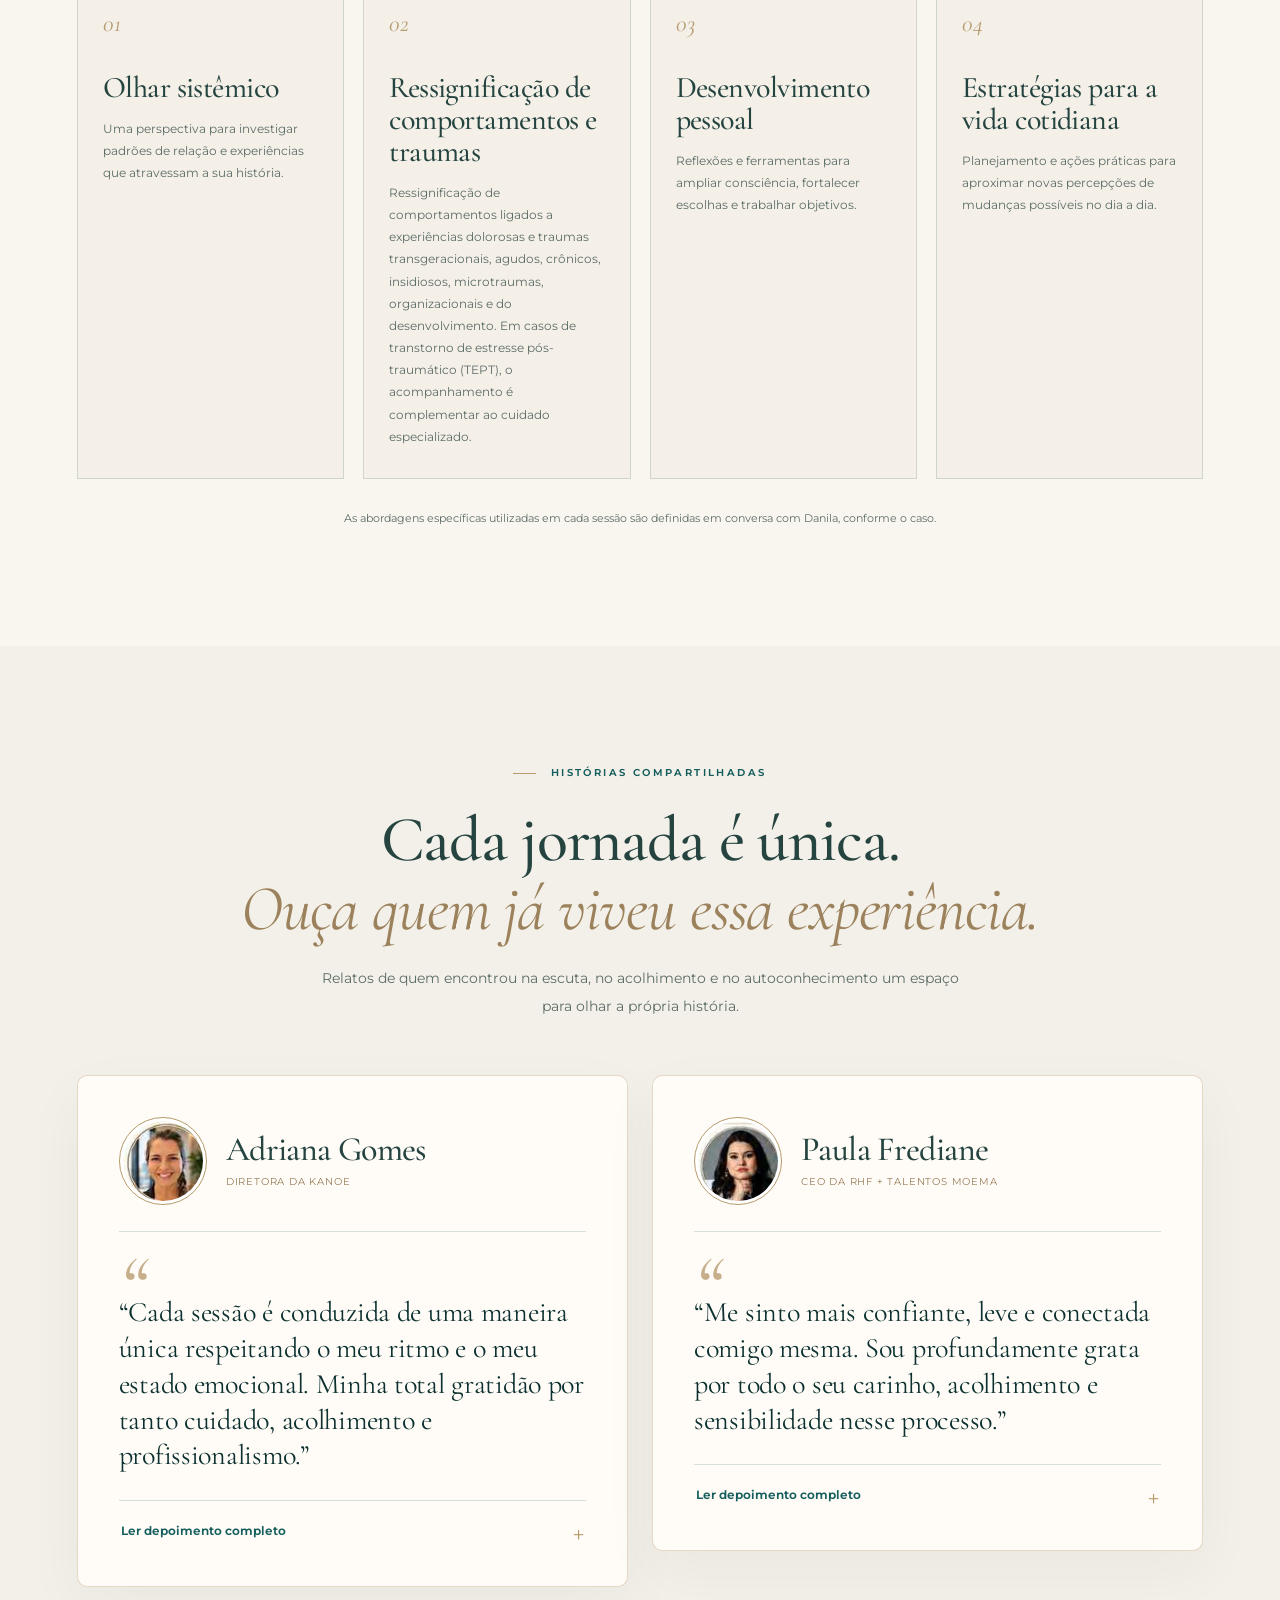
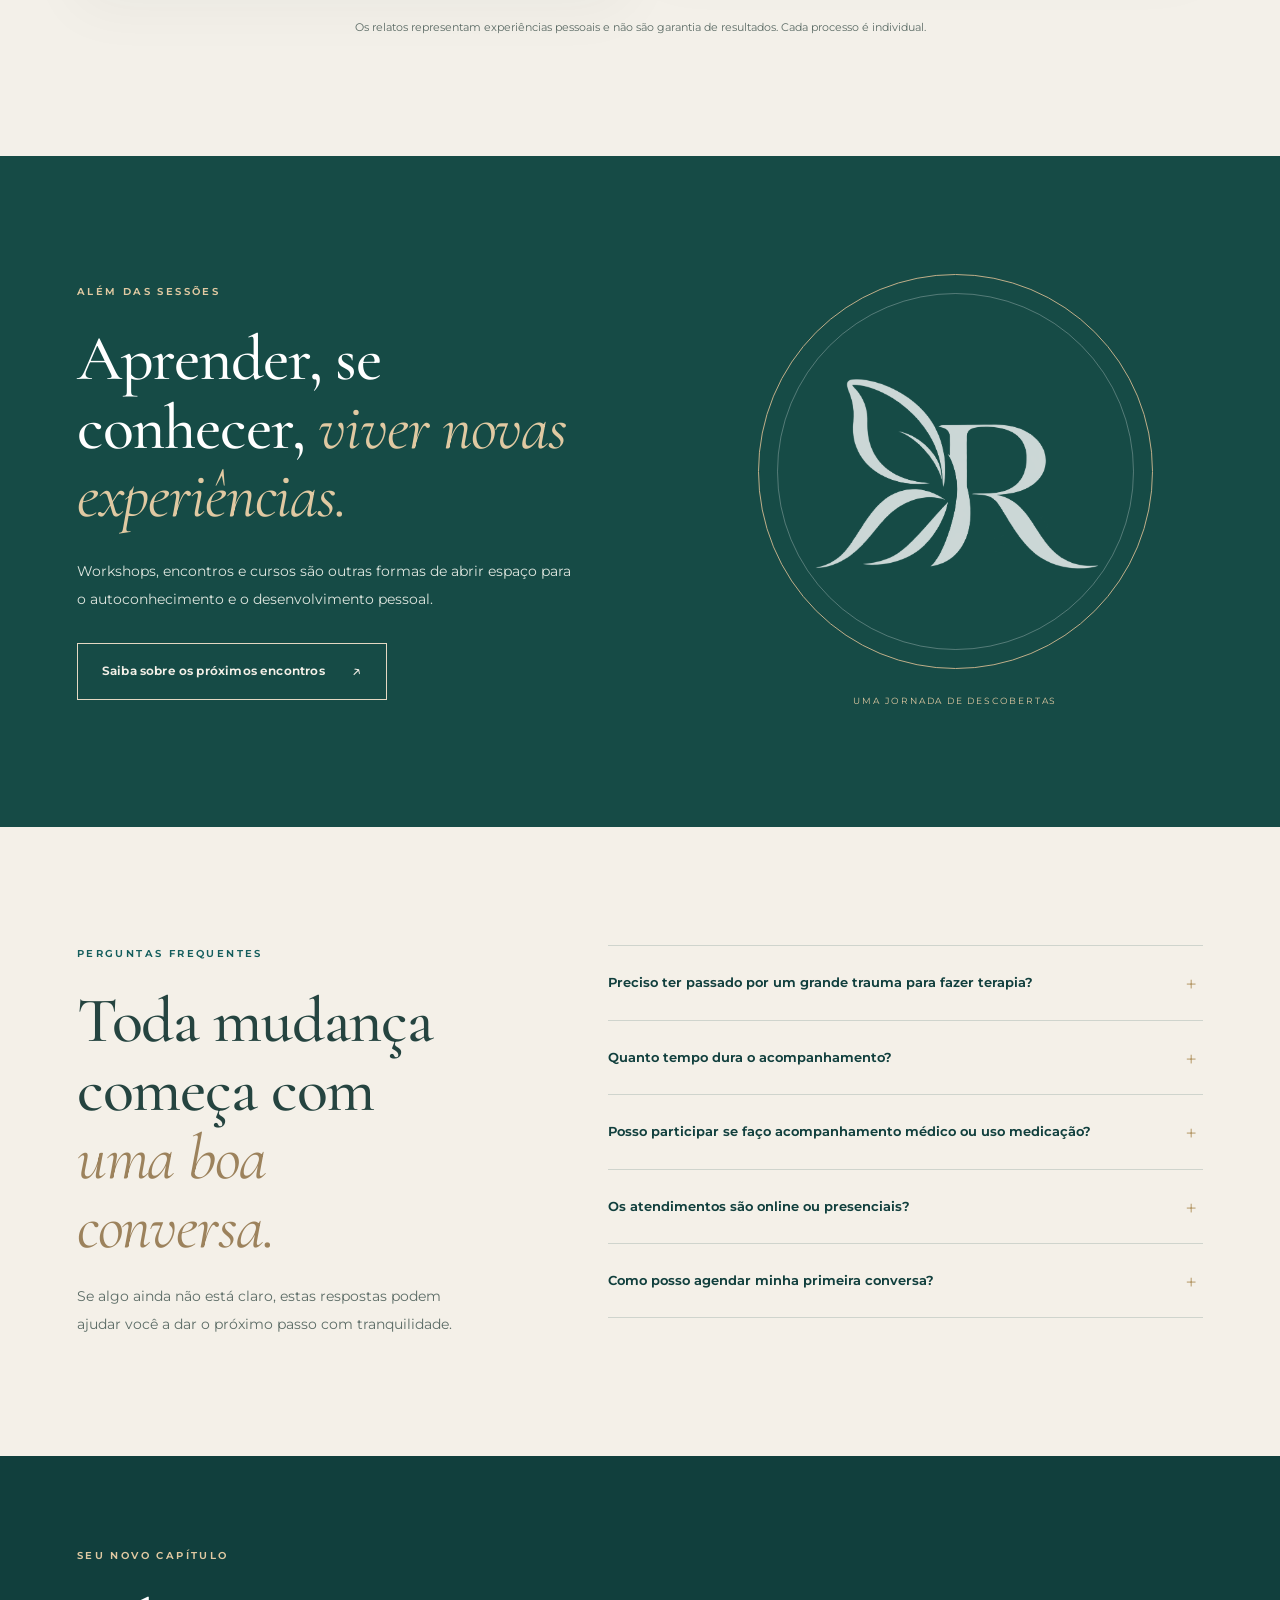
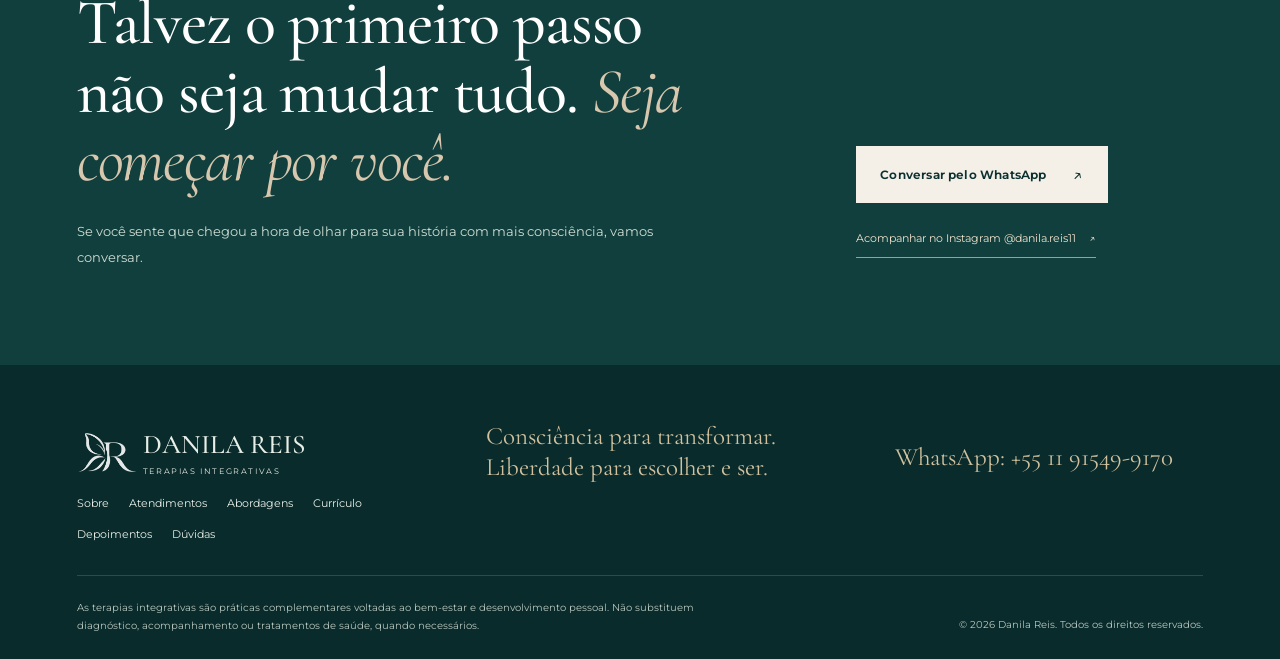
==== commit 92b41bc0: "Adicionar página Currículo com trajetória, formação e experiência de Danila Reis" ====
--- a/index.html
+++ b/index.html
@@ -28,6 +28,7 @@
       <button class="menu-toggle" type="button" aria-controls="menu-principal" aria-expanded="false" aria-label="Abrir menu"><span></span><span></span><span></span></button>
       <nav class="site-nav" id="menu-principal" aria-label="Navegação principal">
         <a href="#sobre">Sobre</a>
+        <a href="trajetoria.html">Currículo</a>
         <a href="#transformacao">O processo</a>
         <a href="#abordagens">Abordagens</a>
         <a href="#depoimentos">Depoimentos</a>
@@ -71,7 +72,7 @@
           <p>Há mais de 7 anos atuo com desenvolvimento humano e há mais de 10 anos com desenvolvimento de lideranças. Meu trabalho é acolher histórias e ajudar pessoas a reconhecer os padrões que influenciam suas emoções, relações e decisões.</p>
           <p>Acredito que nossas experiências ajudam a explicar quem somos, mas não precisam definir todas as nossas possibilidades. Cada processo é individual, respeita sua história e combina escuta, consciência e ação.</p>
           <div class="intro-facts"><div><b>+7 anos</b><span>de experiência em desenvolvimento humano</span></div><div><b>+10 anos</b><span>em desenvolvimento de lideranças</span></div></div>
-          <a class="underlink prominent" href="#atendimento">Conheça as sessões <span aria-hidden="true">↗</span></a>
+          <div class="profile-links"><a class="underlink prominent" href="#atendimento">Conheça as sessões <span aria-hidden="true">↗</span></a><a class="underlink prominent" href="trajetoria.html">Trajetória e formação <span aria-hidden="true">↗</span></a></div>
         </div>
       </div>
     </section>
@@ -170,6 +171,6 @@
     <section class="final-cta" id="contato"><div class="shell final-cta-layout"><div><p class="eyebrow light">SEU NOVO CAPÍTULO</p><h2>Talvez o primeiro passo não seja mudar tudo. <em>Seja começar por você.</em></h2><p>Se você sente que chegou a hora de olhar para sua história com mais consciência, vamos conversar.</p></div><div class="final-cta-actions"><a class="btn btn-cream js-track" data-track="cta_rodape_whatsapp" href="https://wa.me/5511915499170?text=Ol%C3%A1%2C%20Danila!%20Quero%20conhecer%20seu%20trabalho%20e%20agendar%20uma%20conversa." target="_blank" rel="noopener noreferrer">Conversar pelo WhatsApp <span aria-hidden="true">↗</span></a><a class="social-underline js-track" data-track="cta_instagram" href="https://www.instagram.com/danila.reis11/" target="_blank" rel="noopener noreferrer">Acompanhar no Instagram @danila.reis11 <span aria-hidden="true">↗</span></a></div></div></section>
   </main>
   <a class="floating-whatsapp js-track" data-track="cta_fixo_whatsapp" href="https://wa.me/5511915499170?text=Ol%C3%A1%2C%20Danila!%20Vim%20pelo%20seu%20site%20e%20gostaria%20de%20falar%20com%20voc%C3%AA." target="_blank" rel="noopener noreferrer" aria-label="Falar no WhatsApp">WhatsApp · +55 11 91549-9170</a>
-  <footer class="footer"><div class="shell"><div class="footer-main"><a class="footer-brand" href="#inicio"><img src="assets/simbolo-oficial.png" alt=""><span>DANILA REIS<small>TERAPIAS INTEGRATIVAS</small></span></a><p>Consciência para transformar.<br>Liberdade para escolher e ser.</p><p class="footer-contact">WhatsApp: +55 11 91549-9170</p><nav aria-label="Navegação do rodapé"><a href="#sobre">Sobre</a><a href="#atendimento">Atendimentos</a><a href="#abordagens">Abordagens</a><a href="#depoimentos">Depoimentos</a><a href="#duvidas">Dúvidas</a></nav></div><div class="footer-legal"><p>As terapias integrativas são práticas complementares voltadas ao bem-estar e desenvolvimento pessoal. Não substituem diagnóstico, acompanhamento ou tratamentos de saúde, quando necessários.</p><span>© <span id="currentYear">2026</span> Danila Reis. Todos os direitos reservados.</span></div></div></footer>
+  <footer class="footer"><div class="shell"><div class="footer-main"><a class="footer-brand" href="#inicio"><img src="assets/simbolo-oficial.png" alt=""><span>DANILA REIS<small>TERAPIAS INTEGRATIVAS</small></span></a><p>Consciência para transformar.<br>Liberdade para escolher e ser.</p><p class="footer-contact">WhatsApp: +55 11 91549-9170</p><nav aria-label="Navegação do rodapé"><a href="#sobre">Sobre</a><a href="#atendimento">Atendimentos</a><a href="#abordagens">Abordagens</a><a href="trajetoria.html">Currículo</a><a href="#depoimentos">Depoimentos</a><a href="#duvidas">Dúvidas</a></nav></div><div class="footer-legal"><p>As terapias integrativas são práticas complementares voltadas ao bem-estar e desenvolvimento pessoal. Não substituem diagnóstico, acompanhamento ou tratamentos de saúde, quando necessários.</p><span>© <span id="currentYear">2026</span> Danila Reis. Todos os direitos reservados.</span></div></div></footer>
 </body>
 </html>
--- a/style.css
+++ b/style.css
@@ -42,3 +42,8 @@
 .testimonials-note{text-align:center;max-width:700px;margin:31px auto 0;font-size:11px;line-height:1.8;color:var(--sub)}
 @media(max-width:740px){.testimonials-intro{margin-bottom:35px}.testimonials-grid{grid-template-columns:1fr;gap:19px}.testimonial-card{padding:25px}.testimonial-intro h2{font-size:48px}.testimonial-person h3{font-size:31px}.testimonial-avatar{height:76px;width:76px;flex-basis:76px}.testimonial-card blockquote{font-size:27px}}
 @media(max-width:470px){.testimonial-card{padding:22px}.testimonial-top{gap:13px}.testimonial-person h3{font-size:27px}.testimonial-person p{font-size:9px}.testimonials-intro h2{font-size:43px}.testimonial-card blockquote{font-size:25px}}
+
+/* Navegação e acesso à página de trajetória */
+.profile-links{display:flex;gap:25px;flex-wrap:wrap;align-items:center}
+@media(max-width:1120px){.site-header .menu-toggle{display:block}.site-nav{display:none;position:absolute;top:100%;left:0;right:0;background:var(--paper);border-top:1px solid var(--stroke);border-bottom:1px solid var(--stroke);box-shadow:0 15px 30px #113f3d11;flex-direction:column;align-items:stretch;padding:20px 6% 25px;gap:0}.site-nav.is-open{display:flex}.site-nav>a{padding:13px 8px;font-size:13px}.site-nav .nav-cta{margin:10px 0 0;text-align:center}}
+@media(max-width:470px){.profile-links{align-items:flex-start;flex-direction:column;gap:17px}}
